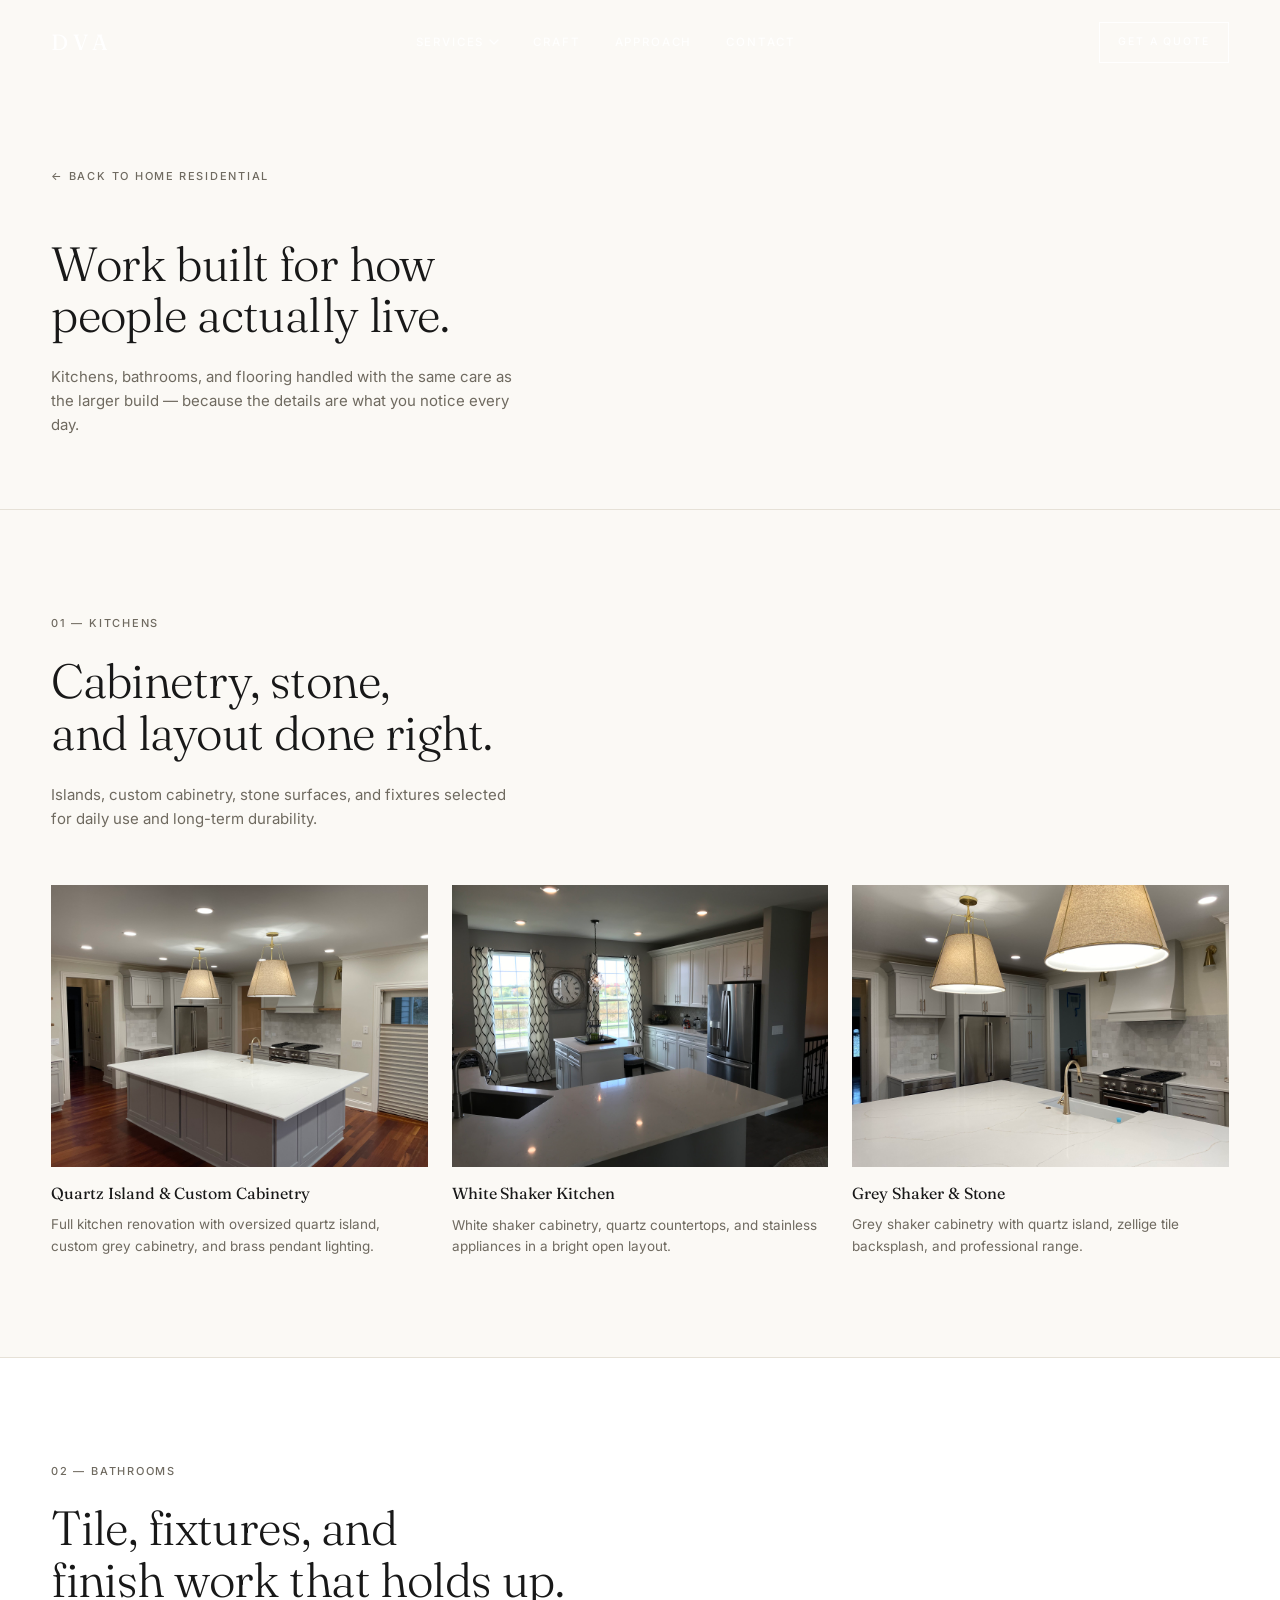
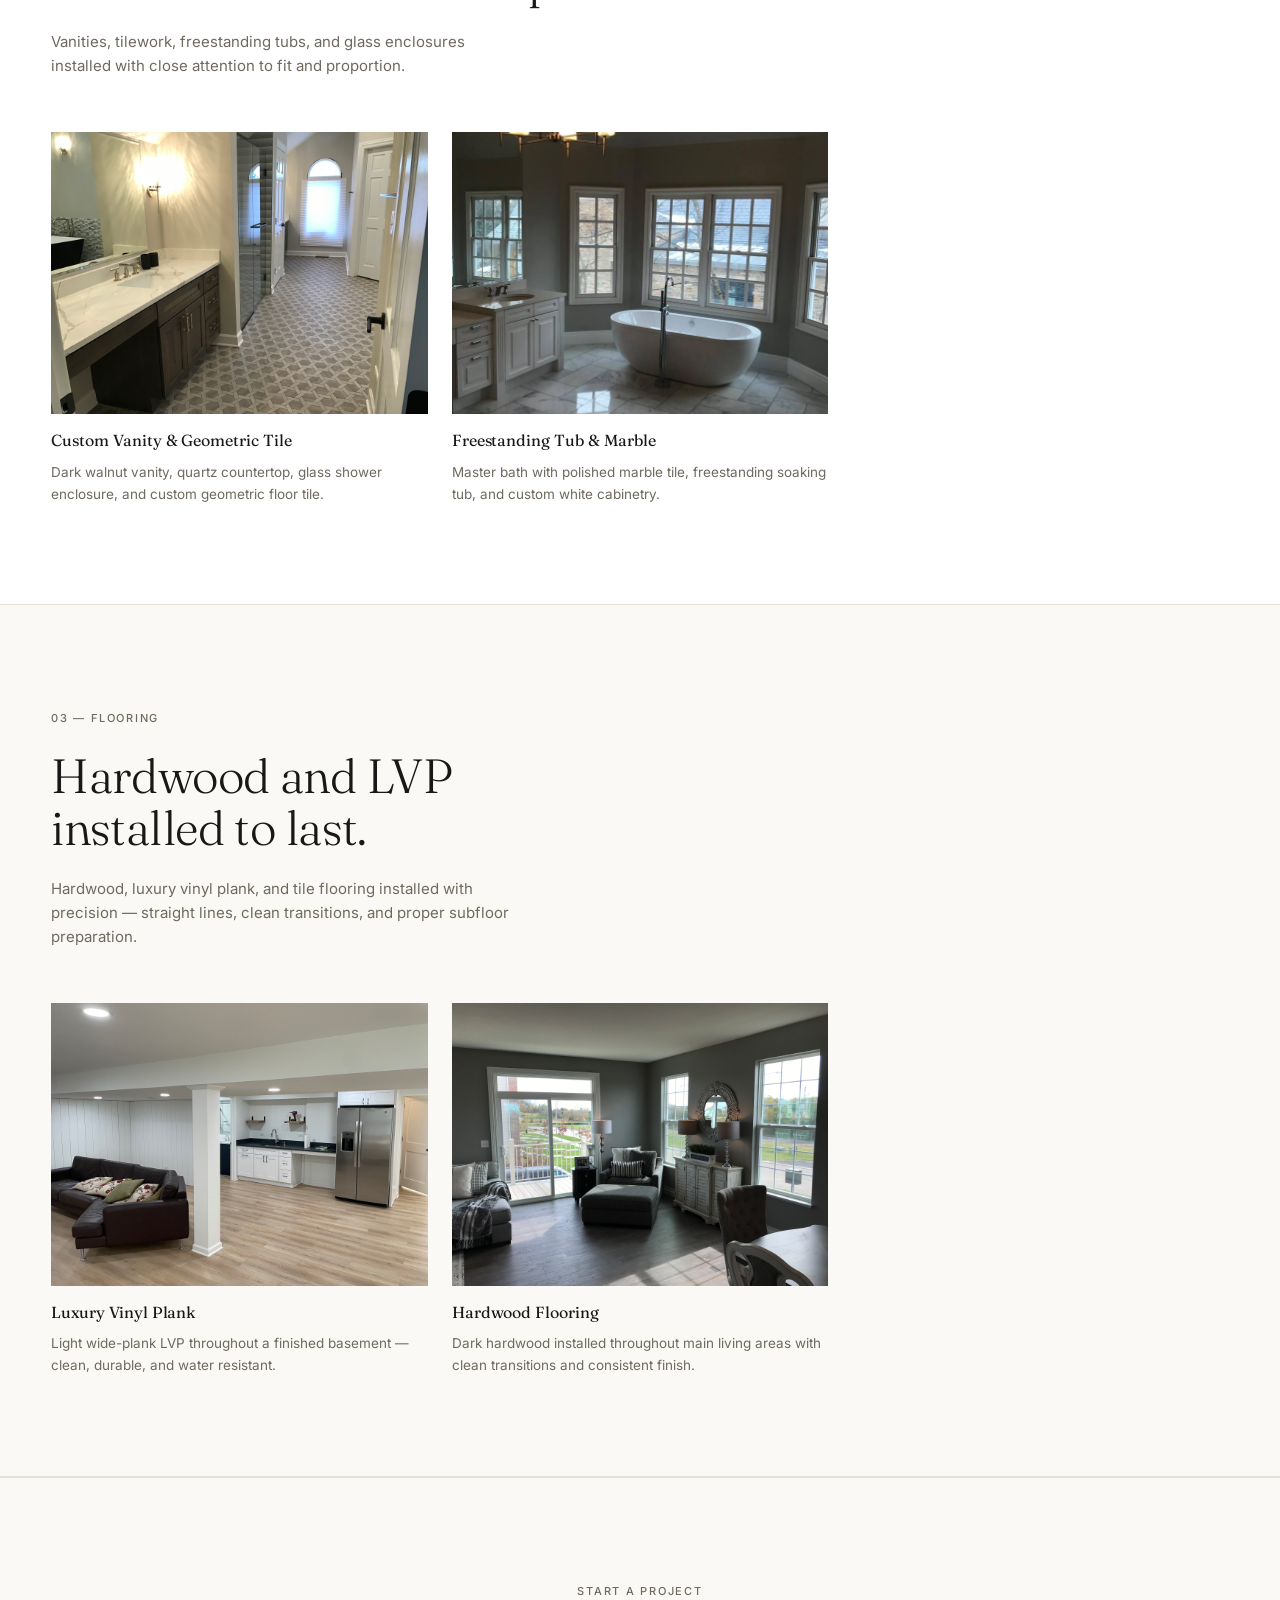
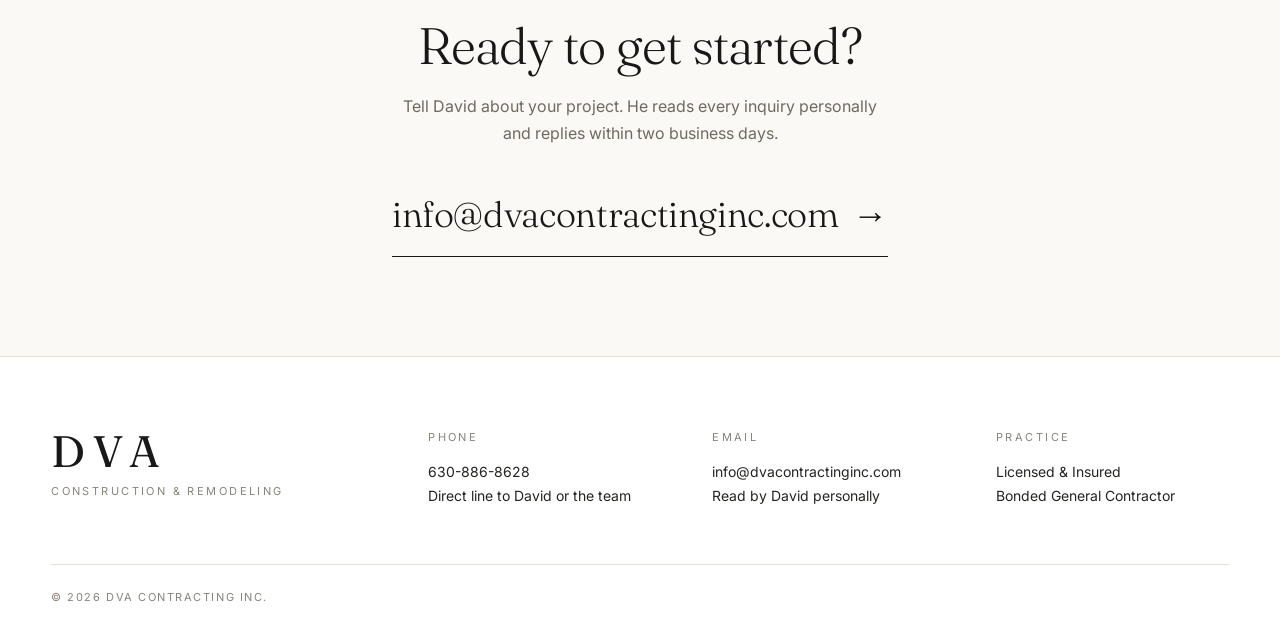
==== residential.html @ 3f97055c "Add residential page, simple services dropdown, new project photos" ====
<!DOCTYPE html>
<html lang="en">
<head>
<meta charset="UTF-8" />
<meta name="viewport" content="width=device-width, initial-scale=1.0" />
<meta name="description" content="DVA Contracting Inc residential services — kitchens, bathrooms, and flooring built with expert craftsmanship." />
<title>Residential Services | DVA Contracting Inc</title>
<link rel="canonical" href="https://www.dvacontractinginc.com/residential.html" />
<link rel="preconnect" href="https://fonts.googleapis.com" />
<link rel="preconnect" href="https://fonts.gstatic.com" crossorigin />
<link rel="stylesheet" href="https://fonts.googleapis.com/css2?family=Fraunces:opsz,wght@9..144,300;9..144,400&family=Inter:wght@400;500&display=swap" />
<link rel="stylesheet" href="styles.css" />
<style>
.page-hero {
  padding: clamp(140px, 18vh, 200px) 0 clamp(64px, 8vh, 96px);
  background: var(--c-bg-warm);
  border-bottom: 1px solid var(--c-rule);
}
.page-hero__inner {
  max-width: var(--max);
  margin: 0 auto;
  padding: 0 var(--gutter);
}
.page-hero__back {
  display: inline-flex;
  align-items: center;
  gap: 8px;
  font-size: 11px;
  font-weight: 500;
  letter-spacing: 0.16em;
  text-transform: uppercase;
  color: var(--c-mute);
  margin-bottom: 32px;
  transition: color .25s var(--ease);
}
.page-hero__back:hover { color: var(--c-ink); }
.res-section {
  padding: clamp(80px, 11vh, 128px) 0;
  border-bottom: 1px solid var(--c-rule);
}
.res-section:last-of-type { border-bottom: none; }
.res-section:nth-child(even) { background: var(--c-bg-warm); }
.res-section__inner {
  max-width: var(--max);
  margin: 0 auto;
  padding: 0 var(--gutter);
}
.res-section__head {
  margin-bottom: clamp(40px, 6vh, 64px);
  max-width: 640px;
}
.res-grid {
  display: grid;
  grid-template-columns: repeat(3, 1fr);
  gap: clamp(16px, 2vw, 24px);
}
.res-grid__item {
  display: flex;
  flex-direction: column;
  gap: 14px;
}
.res-grid__img {
  width: 100%;
  aspect-ratio: 4 / 3;
  object-fit: cover;
  display: block;
}
.res-grid__label {
  font-family: var(--ff-display);
  font-weight: 400;
  font-size: 16px;
  color: var(--c-ink);
  letter-spacing: -0.003em;
}
.res-grid__desc {
  font-size: 13.5px;
  color: var(--c-mute);
  line-height: 1.6;
  margin-top: -6px;
}
.res-cta {
  padding: clamp(80px, 11vh, 128px) 0;
  background: var(--c-bg-warm);
  border-top: 1px solid var(--c-rule);
  text-align: center;
}
.res-cta__inner {
  max-width: 600px;
  margin: 0 auto;
  padding: 0 var(--gutter);
}
.res-cta__title {
  font-family: var(--ff-display);
  font-weight: 300;
  font-size: clamp(32px, 4vw, 52px);
  line-height: 1.08;
  letter-spacing: -0.015em;
  color: var(--c-ink);
  margin-top: 16px;
}
.res-cta__body {
  margin-top: 20px;
  color: var(--c-mute);
  font-size: 16px;
  line-height: 1.65;
}
.res-cta__link {
  display: inline-flex;
  align-items: center;
  gap: 14px;
  margin-top: 40px;
  font-family: var(--ff-display);
  font-weight: 300;
  font-size: clamp(22px, 2.8vw, 36px);
  letter-spacing: -0.01em;
  color: var(--c-ink);
  padding-bottom: 12px;
  border-bottom: 1px solid var(--c-ink);
  transition: color .25s var(--ease), border-color .25s var(--ease);
}
.res-cta__link:hover { color: var(--c-mute); border-color: var(--c-mute); }
@media (max-width: 960px) {
  .res-grid { grid-template-columns: 1fr 1fr; }
}
@media (max-width: 520px) {
  .res-grid { grid-template-columns: 1fr; }
}
</style>
</head>
<body>

<header class="nav" id="nav">
  <div class="nav__inner">
    <a href="index.html" class="nav__brand" aria-label="DVA — Home">DVA</a>
    <nav class="nav__links" aria-label="Primary">
      <div class="nav__item nav__item--has-mega" id="servicesNav">
        <a href="#" class="nav__mega-trigger" aria-haspopup="true" aria-expanded="false" id="servicesTrigger">
          Services
          <svg class="nav__chevron" width="10" height="6" viewBox="0 0 10 6" fill="none" aria-hidden="true"><path d="M1 1l4 4 4-4" stroke="currentColor" stroke-width="1.2" stroke-linecap="round" stroke-linejoin="round"/></svg>
        </a>
        <div class="nav__dropdown" id="servicesDropdown" hidden>
          <a href="residential.html">Residential</a>
          <a href="commercial.html">Commercial</a>
        </div>
      </div>
      <a href="index.html#craft">Craft</a>
      <a href="index.html#approach">Approach</a>
      <a href="index.html#contact">Contact</a>
    </nav>
    <a href="index.html#contact" class="nav__cta">Get a Quote</a>
    <button class="nav__toggle" id="navToggle" aria-label="Menu" aria-expanded="false">
      <span></span><span></span>
    </button>
  </div>
</header>

<main>

  <div class="page-hero">
    <div class="page-hero__inner">
      <a href="index.html" class="page-hero__back">&#8592; Back to Home</a>
      <span class="eyebrow">Residential</span>
      <h1 class="section-title">Work built for how<br />people actually live.</h1>
      <p class="lede">Kitchens, bathrooms, and flooring handled with the same care as the larger build — because the details are what you notice every day.</p>
    </div>
  </div>

  <!-- KITCHENS -->
  <section class="res-section" id="kitchens">
    <div class="res-section__inner">
      <div class="res-section__head">
        <span class="eyebrow">01 &#8212; Kitchens</span>
        <h2 class="section-title">Cabinetry, stone,<br />and layout done right.</h2>
        <p class="lede">Islands, custom cabinetry, stone surfaces, and fixtures selected for daily use and long-term durability.</p>
      </div>
      <div class="res-grid">
        <div class="res-grid__item">
          <img class="res-grid__img" src="images/kitchen.jpeg" alt="Kitchen remodel with quartz island and brass pendants" />
          <p class="res-grid__label">Quartz Island &amp; Custom Cabinetry</p>
          <p class="res-grid__desc">Full kitchen renovation with oversized quartz island, custom grey cabinetry, and brass pendant lighting.</p>
        </div>
        <div class="res-grid__item">
          <img class="res-grid__img" src="images/res_kitchen.jpg" alt="Kitchen remodel with white cabinetry and quartz counters" />
          <p class="res-grid__label">White Shaker Kitchen</p>
          <p class="res-grid__desc">White shaker cabinetry, quartz countertops, and stainless appliances in a bright open layout.</p>
        </div>
        <div class="res-grid__item">
          <img class="res-grid__img" src="images/res_kitchen_2.jpg" alt="Kitchen with grey cabinetry and quartz island" />
          <p class="res-grid__label">Grey Shaker &amp; Stone</p>
          <p class="res-grid__desc">Grey shaker cabinetry with quartz island, zellige tile backsplash, and professional range.</p>
        </div>
      </div>
    </div>
  </section>

  <!-- BATHROOMS -->
  <section class="res-section" id="bathrooms">
    <div class="res-section__inner">
      <div class="res-section__head">
        <span class="eyebrow">02 &#8212; Bathrooms</span>
        <h2 class="section-title">Tile, fixtures, and<br />finish work that holds up.</h2>
        <p class="lede">Vanities, tilework, freestanding tubs, and glass enclosures installed with close attention to fit and proportion.</p>
      </div>
      <div class="res-grid">
        <div class="res-grid__item">
          <img class="res-grid__img" src="images/bathroom.jpeg" alt="Bathroom with custom vanity and geometric tile floor" />
          <p class="res-grid__label">Custom Vanity &amp; Geometric Tile</p>
          <p class="res-grid__desc">Dark walnut vanity, quartz countertop, glass shower enclosure, and custom geometric floor tile.</p>
        </div>
        <div class="res-grid__item">
          <img class="res-grid__img" src="images/res_bathroom.jpg" alt="Master bathroom with freestanding tub and marble tile" />
          <p class="res-grid__label">Freestanding Tub &amp; Marble</p>
          <p class="res-grid__desc">Master bath with polished marble tile, freestanding soaking tub, and custom white cabinetry.</p>
        </div>
      </div>
    </div>
  </section>

  <!-- FLOORING -->
  <section class="res-section" id="flooring">
    <div class="res-section__inner">
      <div class="res-section__head">
        <span class="eyebrow">03 &#8212; Flooring</span>
        <h2 class="section-title">Hardwood and LVP<br />installed to last.</h2>
        <p class="lede">Hardwood, luxury vinyl plank, and tile flooring installed with precision — straight lines, clean transitions, and proper subfloor preparation.</p>
      </div>
      <div class="res-grid">
        <div class="res-grid__item">
          <img class="res-grid__img" src="images/flooring_2.jpg" alt="Light luxury vinyl plank flooring in finished basement" />
          <p class="res-grid__label">Luxury Vinyl Plank</p>
          <p class="res-grid__desc">Light wide-plank LVP throughout a finished basement — clean, durable, and water resistant.</p>
        </div>
        <div class="res-grid__item">
          <img class="res-grid__img" src="images/flooring_3.jpg" alt="Dark hardwood flooring in residential living room" />
          <p class="res-grid__label">Hardwood Flooring</p>
          <p class="res-grid__desc">Dark hardwood installed throughout main living areas with clean transitions and consistent finish.</p>
        </div>
      </div>
    </div>
  </section>

  <!-- CTA -->
  <section class="res-cta">
    <div class="res-cta__inner">
      <span class="eyebrow">Start a Project</span>
      <h2 class="res-cta__title">Ready to get started?</h2>
      <p class="res-cta__body">Tell David about your project. He reads every inquiry personally and replies within two business days.</p>
      <a href="mailto:info@dvacontractinginc.com" class="res-cta__link">
        info@dvacontractinginc.com <span aria-hidden="true">&#8594;</span>
      </a>
    </div>
  </section>

</main>

<footer class="footer">
  <div class="footer__inner">
    <div class="footer__cols">
      <div class="footer__brandcol">
        <span class="footer__mark">DVA</span>
        <span class="footer__label-tag">Construction &amp; Remodeling</span>
      </div>
      <div>
        <span class="footer__label">Phone</span>
        <p><a href="tel:+16308868628">630-886-8628</a><br />Direct line to David or the team</p>
      </div>
      <div>
        <span class="footer__label">Email</span>
        <p><a href="mailto:info@dvacontractinginc.com">info@dvacontractinginc.com</a><br />Read by David personally</p>
      </div>
      <div>
        <span class="footer__label">Practice</span>
        <p>Licensed &amp; Insured<br />Bonded General Contractor</p>
      </div>
    </div>
    <div class="footer__base">
      <span>&#169; <span id="year"></span> DVA Contracting Inc.</span>
    </div>
  </div>
</footer>

<script src="script.js"></script>
</body>
</html>
---- styles.css ----
/* ─────────────────────────────────────────────────────────
   DVA — Construction & Remodeling
   Architectural restraint. Black, white, and warm neutral.
   No theatrical italics. No accent-color emphasis. No card grids.
   ───────────────────────────────────────────────────────── */

:root {
  --c-bg:        #FFFFFF;
  --c-bg-warm:   #FBF9F5;   /* whisper-off-white for section variation */
  --c-ink:       #181818;   /* near-black headlines */
  --c-ink-soft:  #262421;   /* body */
  --c-mute:      #6F6A60;   /* secondary copy */
  --c-mute-2:    #8A847A;   /* labels */
  --c-rule:      #E6E1D7;   /* hairlines (warm) */
  --c-rule-2:    #D6D0C2;

  --ff-display:  "Fraunces", "Times New Roman", serif;
  --ff-body:     "Inter", -apple-system, BlinkMacSystemFont, "Segoe UI", Helvetica, Arial, sans-serif;

  --max:         1320px;
  --gutter:      clamp(24px, 4vw, 64px);

  --ease:        cubic-bezier(.2, .7, .2, 1);
  --ease-out:    cubic-bezier(.16, 1, .3, 1);
}

/* ───── Reset / Base ───── */
*, *::before, *::after { box-sizing: border-box; }
html { scroll-behavior: smooth; -webkit-text-size-adjust: 100%; }
body {
  margin: 0;
  background: var(--c-bg);
  color: var(--c-ink-soft);
  font-family: var(--ff-body);
  font-weight: 400;
  font-size: 16px;
  line-height: 1.6;
  -webkit-font-smoothing: antialiased;
  -moz-osx-font-smoothing: grayscale;
  text-rendering: optimizeLegibility;
  overflow-x: hidden;
}
img { max-width: 100%; display: block; }
a { color: inherit; text-decoration: none; }
button { font: inherit; cursor: pointer; }
h1, h2, h3, p, ul, ol, dl, dd, figure { margin: 0; }
ul, ol { padding: 0; list-style: none; }

::selection { background: var(--c-ink); color: var(--c-bg); }

/* ───── Section eyebrow + titles ───── */
.eyebrow {
  display: inline-block;
  font-family: var(--ff-body);
  font-size: 11px;
  font-weight: 500;
  letter-spacing: 0.16em;
  text-transform: uppercase;
  color: var(--c-mute);
}

.section-title {
  font-family: var(--ff-display);
  font-weight: 300;
  font-size: clamp(30px, 4vw, 48px);
  line-height: 1.08;
  letter-spacing: -0.012em;
  color: var(--c-ink);
  margin-top: 20px;
}

.lede {
  margin-top: 24px;
  font-size: clamp(15px, 1.1vw, 17px);
  line-height: 1.6;
  color: var(--c-mute);
  max-width: 52ch;
}

/* ───── Button + arrow link ───── */
.btn {
  display: inline-flex;
  align-items: center;
  gap: 10px;
  padding: 14px 24px;
  font-size: 11.5px;
  font-weight: 500;
  letter-spacing: 0.16em;
  text-transform: uppercase;
  border-radius: 0;
  border: 1px solid #fff;
  background: #fff;
  color: var(--c-ink);
  transition: background .3s var(--ease), color .3s var(--ease), border-color .3s var(--ease);
}
.btn:hover {
  background: transparent;
  color: #fff;
  border-color: #fff;
}

.link-arrow {
  display: inline-flex;
  align-items: center;
  gap: 8px;
  font-size: 11.5px;
  font-weight: 500;
  letter-spacing: 0.16em;
  text-transform: uppercase;
  padding: 14px 4px;
  position: relative;
  color: var(--c-ink);
}
.link-arrow::after {
  content: "";
  position: absolute;
  left: 4px; right: 4px; bottom: 8px;
  height: 1px;
  background: currentColor;
  transform: scaleX(0);
  transform-origin: left center;
  transition: transform .4s var(--ease);
}
.link-arrow:hover::after { transform: scaleX(1); }
.link-arrow span { transition: transform .35s var(--ease); display: inline-block; }
.link-arrow:hover span { transform: translateX(3px); }
.link-arrow--light { color: #fff; }

/* ─────────────────────────────────────────────────────────
   NAV
   ───────────────────────────────────────────────────────── */
.nav {
  position: fixed;
  inset: 0 0 auto 0;
  z-index: 50;
  padding: 22px 0;
  color: #fff;
  transition: background .35s var(--ease), color .35s var(--ease),
              padding .35s var(--ease), border-color .35s var(--ease);
  border-bottom: 1px solid transparent;
}
.nav.is-scrolled {
  background: rgba(255,255,255,0.95);
  color: var(--c-ink);
  backdrop-filter: saturate(160%) blur(14px);
  -webkit-backdrop-filter: saturate(160%) blur(14px);
  padding: 14px 0;
  border-bottom-color: var(--c-rule);
}

.nav__inner {
  max-width: var(--max);
  margin: 0 auto;
  padding: 0 var(--gutter);
  display: grid;
  grid-template-columns: auto 1fr auto;
  align-items: center;
  gap: 32px;
}

.nav__brand {
  font-family: var(--ff-display);
  font-weight: 400;
  font-size: 22px;
  letter-spacing: 0.22em;
  line-height: 1;
}

.nav__links {
  justify-self: center;
  display: flex;
  gap: 34px;
}
.nav__links a {
  font-size: 11.5px;
  letter-spacing: 0.16em;
  text-transform: uppercase;
  font-weight: 500;
  position: relative;
  padding: 6px 0;
  opacity: 0.9;
  transition: opacity .25s var(--ease);
}
.nav__links a::after {
  content: "";
  position: absolute;
  left: 0; right: 0; bottom: 0;
  height: 1px;
  background: currentColor;
  transform: scaleX(0);
  transform-origin: left center;
  transition: transform .35s var(--ease);
}
.nav__links a:hover { opacity: 1; }
.nav__links a:hover::after { transform: scaleX(1); }

.nav__cta {
  display: inline-flex;
  align-items: center;
  padding: 11px 18px;
  font-size: 10.5px;
  font-weight: 500;
  letter-spacing: 0.18em;
  text-transform: uppercase;
  border: 1px solid currentColor;
  border-radius: 0;
  transition: background .25s var(--ease), color .25s var(--ease);
}
.nav__cta:hover { background: currentColor; }
.nav.is-scrolled .nav__cta:hover { color: #fff; }
.nav:not(.is-scrolled) .nav__cta:hover { color: var(--c-ink); }

.nav__toggle {
  display: none;
  background: transparent;
  border: 0;
  width: 28px;
  height: 22px;
  position: relative;
  padding: 0;
}
.nav__toggle span {
  position: absolute;
  left: 0; right: 0;
  height: 1px;
  background: currentColor;
  transition: transform .35s var(--ease), top .35s var(--ease);
}
.nav__toggle span:nth-child(1) { top: 7px; }
.nav__toggle span:nth-child(2) { top: 15px; }
.nav.is-open .nav__toggle span:nth-child(1) { top: 11px; transform: rotate(45deg); }
.nav.is-open .nav__toggle span:nth-child(2) { top: 11px; transform: rotate(-45deg); }

/* ─────────────────────────────────────────────────────────
   HERO
   ───────────────────────────────────────────────────────── */
.hero {
  position: relative;
  min-height: 100svh;
  display: flex;
  align-items: flex-end;
  color: #fff;
  isolation: isolate;
  overflow: hidden;
}
.hero__media { position: absolute; inset: 0; z-index: -1; }
.hero__media img {
  width: 100%;
  height: 100%;
  object-fit: cover;
  object-position: center 55%;
  transform: scale(1.03);
  animation: heroIn 1.6s var(--ease-out) .15s forwards;
  will-change: transform;
}
@keyframes heroIn { to { transform: scale(1); } }

.hero__scrim {
  position: absolute;
  inset: 0;
  background:
    linear-gradient(180deg, rgba(0,0,0,0.50) 0%, rgba(0,0,0,0.10) 30%, rgba(0,0,0,0.0) 50%, rgba(0,0,0,0.55) 100%),
    linear-gradient(90deg, rgba(0,0,0,0.42) 0%, rgba(0,0,0,0.08) 50%, rgba(0,0,0,0) 75%);
}

.hero__content {
  max-width: var(--max);
  width: 100%;
  margin: 0 auto;
  padding: 0 var(--gutter) clamp(64px, 8vh, 104px);
  position: relative;
  z-index: 1;
}

.hero__eyebrow {
  display: inline-block;
  font-size: 11px;
  font-weight: 500;
  letter-spacing: 0.22em;
  text-transform: uppercase;
  color: rgba(255,255,255,0.85);
  animation: fadeUp 1s var(--ease-out) .3s both;
}

.hero__title {
  font-family: var(--ff-display);
  font-weight: 300;
  font-size: clamp(40px, 6vw, 76px);
  line-height: 1.04;
  letter-spacing: -0.018em;
  margin-top: 20px;
  max-width: 28ch;
  animation: fadeUp 1.1s var(--ease-out) .45s both;
}

.hero__body {
  margin-top: 26px;
  max-width: 46ch;
  font-size: clamp(15px, 1.05vw, 17px);
  line-height: 1.6;
  color: rgba(255,255,255,0.86);
  animation: fadeUp 1.1s var(--ease-out) .65s both;
}

.hero__ctas {
  margin-top: 38px;
  display: flex;
  align-items: center;
  gap: 8px;
  flex-wrap: wrap;
  animation: fadeUp 1.1s var(--ease-out) .85s both;
}

/* ─────────────────────────────────────────────────────────
   STUDIO (intro)
   ───────────────────────────────────────────────────────── */
.studio {
  padding: clamp(96px, 13vh, 160px) 0 clamp(80px, 11vh, 132px);
  background: var(--c-bg);
}
.studio__inner {
  max-width: 920px;
  margin: 0 auto;
  padding: 0 var(--gutter);
}
.studio__body {
  font-family: var(--ff-display);
  font-weight: 300;
  font-size: clamp(20px, 2.1vw, 28px);
  line-height: 1.4;
  letter-spacing: -0.005em;
  color: var(--c-ink);
  margin-top: 28px;
  max-width: 36ch;
}

/* ─────────────────────────────────────────────────────────
   SERVICES
   ───────────────────────────────────────────────────────── */
.services {
  padding: clamp(96px, 12vh, 144px) 0 clamp(96px, 12vh, 144px);
  background: var(--c-bg-warm);
  border-top: 1px solid var(--c-rule);
  border-bottom: 1px solid var(--c-rule);
}

.services__head {
  max-width: var(--max);
  margin: 0 auto clamp(56px, 8vh, 88px);
  padding: 0 var(--gutter);
  max-width: 760px;
}

.services__media {
  max-width: var(--max);
  margin: 0 auto clamp(56px, 8vh, 88px);
  padding: 0 var(--gutter);
}
.services__media img {
  width: 100%;
  aspect-ratio: 16 / 9;
  object-fit: cover;
}

.services__list {
  max-width: var(--max);
  margin: 0 auto;
  padding: 0 var(--gutter);
  display: grid;
  grid-template-columns: 1fr 1fr;
  column-gap: clamp(40px, 6vw, 80px);
  row-gap: 0;
}
.services__list li {
  padding: 32px 0 36px;
  border-top: 1px solid var(--c-rule-2);
}
.services__list h3 {
  font-family: var(--ff-display);
  font-weight: 400;
  font-size: clamp(20px, 1.7vw, 24px);
  line-height: 1.2;
  letter-spacing: -0.005em;
  color: var(--c-ink);
  margin: 0 0 10px;
}
.services__list p {
  color: var(--c-mute);
  font-size: 14.5px;
  line-height: 1.6;
  max-width: 46ch;
}

/* ─────────────────────────────────────────────────────────
   CRAFT — asymmetric split, image flush to edge
   ───────────────────────────────────────────────────────── */
.craft {
  background: var(--c-bg);
  display: grid;
  grid-template-columns: 1fr 1fr;
  align-items: stretch;
  min-height: 80vh;
}

.craft__media {
  position: relative;
  overflow: hidden;
}
.craft__media img {
  width: 100%;
  height: 100%;
  object-fit: cover;
  display: block;
}

.craft__copy {
  padding: clamp(72px, 11vh, 132px) clamp(40px, 6vw, 96px);
  display: flex;
  flex-direction: column;
  justify-content: center;
  max-width: 640px;
}

.craft__list {
  margin-top: 48px;
  display: grid;
  gap: 0;
}
.craft__list > div {
  padding: 22px 0;
  border-top: 1px solid var(--c-rule);
}
.craft__list > div:last-child {
  border-bottom: 1px solid var(--c-rule);
}
.craft__list dt {
  font-family: var(--ff-display);
  font-weight: 400;
  font-size: 17px;
  color: var(--c-ink);
  letter-spacing: -0.003em;
  margin-bottom: 6px;
}
.craft__list dd {
  color: var(--c-mute);
  font-size: 14.5px;
  line-height: 1.6;
  max-width: 50ch;
}

/* ─────────────────────────────────────────────────────────
   CTA — typographic close
   ───────────────────────────────────────────────────────── */
.cta {
  padding: clamp(96px, 14vh, 160px) 0 clamp(120px, 16vh, 180px);
  background: var(--c-bg-warm);
  border-top: 1px solid var(--c-rule);
}
.cta__inner {
  max-width: 820px;
  margin: 0 auto;
  padding: 0 var(--gutter);
}
.cta__title {
  font-family: var(--ff-display);
  font-weight: 300;
  font-size: clamp(36px, 5.2vw, 64px);
  line-height: 1.02;
  letter-spacing: -0.018em;
  color: var(--c-ink);
  margin-top: 20px;
  max-width: 14ch;
}
.cta__body {
  margin-top: 26px;
  color: var(--c-mute);
  max-width: 52ch;
  font-size: 16px;
  line-height: 1.65;
}

.cta__mail {
  display: inline-flex;
  align-items: baseline;
  gap: 18px;
  margin-top: 56px;
  font-family: var(--ff-display);
  font-weight: 300;
  font-size: clamp(28px, 3.6vw, 44px);
  letter-spacing: -0.012em;
  color: var(--c-ink);
  padding-bottom: 14px;
  border-bottom: 1px solid var(--c-ink);
  transition: color .25s var(--ease), border-color .25s var(--ease);
}
.cta__arrow {
  display: inline-block;
  transition: transform .35s var(--ease);
  font-size: 0.6em;
}
.cta__mail:hover .cta__arrow { transform: translateX(8px); }
.cta__mail:hover { color: var(--c-mute); border-color: var(--c-mute); }

.cta__secondary {
  display: inline-flex;
  margin-top: 28px;
  padding-left: 0;
}

/* ─────────────────────────────────────────────────────────
   FOOTER
   ───────────────────────────────────────────────────────── */
.footer {
  background: var(--c-bg);
  color: var(--c-ink-soft);
  border-top: 1px solid var(--c-rule);
}
.footer__inner {
  max-width: var(--max);
  margin: 0 auto;
  padding: 72px var(--gutter) 28px;
}

.footer__cols {
  display: grid;
  grid-template-columns: 1.4fr 1fr 1fr 1fr;
  gap: clamp(28px, 4vw, 64px);
  padding-bottom: 56px;
  border-bottom: 1px solid var(--c-rule);
}

.footer__brandcol {
  display: flex;
  flex-direction: column;
  gap: 10px;
}
.footer__mark {
  font-family: var(--ff-display);
  font-weight: 400;
  font-size: 44px;
  letter-spacing: 0.18em;
  line-height: 1;
  color: var(--c-ink);
}
.footer__label-tag {
  font-size: 11px;
  letter-spacing: 0.22em;
  text-transform: uppercase;
  color: var(--c-mute-2);
}

.footer__label {
  display: block;
  font-size: 11px;
  letter-spacing: 0.22em;
  text-transform: uppercase;
  color: var(--c-mute-2);
  margin-bottom: 14px;
}
.footer__cols p {
  font-size: 14px;
  line-height: 1.7;
  color: var(--c-ink-soft);
}
.footer__cols a {
  position: relative;
  transition: color .25s var(--ease);
}
.footer__cols a:hover { color: var(--c-ink); }

.footer__base {
  padding-top: 24px;
  display: flex;
  justify-content: flex-start;
  font-size: 11px;
  letter-spacing: 0.14em;
  text-transform: uppercase;
  color: var(--c-mute-2);
}

/* ─────────────────────────────────────────────────────────
   REVEAL (JS-gated so the page stays visible without JS)
   ───────────────────────────────────────────────────────── */
.js [data-reveal] {
  opacity: 0;
  transform: translateY(22px);
  transition: opacity .9s var(--ease-out), transform .9s var(--ease-out);
  will-change: opacity, transform;
}
.js [data-reveal].is-in {
  opacity: 1;
  transform: none;
}

@keyframes fadeUp {
  from { opacity: 0; transform: translateY(16px); }
  to   { opacity: 1; transform: none; }
}

/* ─────────────────────────────────────────────────────────
   RESPONSIVE
   ───────────────────────────────────────────────────────── */
@media (max-width: 960px) {
  .nav__links { display: none; }
  .nav__cta { display: none; }
  .nav__toggle { display: block; justify-self: end; }
  .nav__inner { grid-template-columns: auto 1fr; }

  .nav.is-open {
    background: rgba(255,255,255,0.98);
    color: var(--c-ink);
    backdrop-filter: blur(14px);
    -webkit-backdrop-filter: blur(14px);
  }
  .nav.is-open .nav__links {
    display: flex;
    position: absolute;
    top: 100%;
    left: 0; right: 0;
    flex-direction: column;
    gap: 0;
    padding: 16px var(--gutter) 28px;
    background: rgba(255,255,255,0.98);
    border-top: 1px solid var(--c-rule);
  }
  .nav.is-open .nav__links a {
    padding: 14px 0;
    border-bottom: 1px solid var(--c-rule);
    font-size: 13px;
  }

  .services__list { grid-template-columns: 1fr; column-gap: 0; }

  .craft {
    grid-template-columns: 1fr;
    min-height: 0;
  }
  .craft__media { order: -1; }
  .craft__media img { aspect-ratio: 4 / 5; height: auto; }
  .craft__copy { padding: clamp(64px, 9vh, 96px) var(--gutter); max-width: none; }

  .footer__cols {
    grid-template-columns: 1fr 1fr;
    row-gap: 40px;
  }
  .footer__brandcol { grid-column: 1 / -1; }
}

@media (max-width: 520px) {
  .hero__title { max-width: none; }
  .hero__ctas { gap: 4px; }
  .btn { padding: 13px 22px; }
  .footer__cols { grid-template-columns: 1fr; }
  .footer__mark { font-size: 36px; }
}

/* ───── Reduced Motion ───── */
@media (prefers-reduced-motion: reduce) {
  * { animation-duration: 0.001ms !important; animation-iteration-count: 1 !important; transition-duration: 0.001ms !important; scroll-behavior: auto !important; }
  .js [data-reveal] { opacity: 1; transform: none; }
}

/* ─────────────────────────────────────────────────────────
   MEGA MENU
   ───────────────────────────────────────────────────────── */

.nav__item {
  position: static;
}
.nav__item--has-mega {
  display: flex;
  align-items: center;
}
.nav__mega-trigger {
  display: inline-flex;
  align-items: center;
  gap: 5px;
  font-size: 11.5px;
  letter-spacing: 0.16em;
  text-transform: uppercase;
  font-weight: 500;
  position: relative;
  padding: 6px 0;
  opacity: 0.9;
  transition: opacity .25s var(--ease);
  cursor: pointer;
}
.nav__mega-trigger::after {
  content: "";
  position: absolute;
  left: 0; right: 18px; bottom: 0;
  height: 1px;
  background: currentColor;
  transform: scaleX(0);
  transform-origin: left center;
  transition: transform .35s var(--ease);
}
.nav__mega-trigger:hover { opacity: 1; }
.nav__mega-trigger:hover::after,
.nav__item--has-mega.is-open .nav__mega-trigger::after { transform: scaleX(1); }

.nav__chevron {
  transition: transform .3s var(--ease);
  flex-shrink: 0;
}
.nav__item--has-mega.is-open .nav__chevron {
  transform: rotate(180deg);
}

.mega {
  position: fixed;
  top: 0;
  left: 0;
  right: 0;
  background: #fff;
  border-bottom: 1px solid var(--c-rule);
  box-shadow: 0 24px 64px rgba(0,0,0,0.09);
  z-index: 49;
  padding-top: 80px;
  opacity: 0;
  transform: translateY(-8px);
  transition: opacity .3s var(--ease-out), transform .3s var(--ease-out);
  pointer-events: none;
}
.mega:not([hidden]) {
  opacity: 1;
  transform: translateY(0);
  pointer-events: auto;
}
.mega[hidden] {
  display: block;
}
.mega__inner {
  max-width: var(--max);
  margin: 0 auto;
  padding: 48px var(--gutter) 52px;
  display: grid;
  grid-template-columns: 220px 1fr 1fr;
  gap: clamp(32px, 5vw, 72px);
}
.mega__intro {
  display: flex;
  flex-direction: column;
  gap: 16px;
  padding-right: 24px;
  border-right: 1px solid var(--c-rule);
}
.mega__tagline {
  font-family: var(--ff-display);
  font-weight: 300;
  font-size: 18px;
  line-height: 1.4;
  letter-spacing: -0.005em;
  color: var(--c-ink);
  margin-top: 8px;
}
.mega__all {
  display: inline-flex;
  align-items: center;
  gap: 8px;
  font-size: 11px;
  font-weight: 500;
  letter-spacing: 0.16em;
  text-transform: uppercase;
  color: var(--c-mute);
  margin-top: auto;
  padding-top: 24px;
  border-top: 1px solid var(--c-rule);
  transition: color .25s var(--ease);
}
.mega__all:hover { color: var(--c-ink); }
.mega__col-label {
  display: block;
  font-size: 11px;
  font-weight: 500;
  letter-spacing: 0.2em;
  text-transform: uppercase;
  color: var(--c-mute-2);
  padding-bottom: 16px;
  border-bottom: 1px solid var(--c-rule);
  margin-bottom: 4px;
}
.mega__list {
  display: flex;
  flex-direction: column;
  gap: 0;
}
.mega__item {
  display: grid;
  grid-template-columns: 56px 1fr;
  gap: 14px;
  align-items: center;
  padding: 14px 0;
  border-bottom: 1px solid var(--c-rule);
  transition: background .2s var(--ease);
  color: var(--c-ink-soft);
}
.mega__item:last-child { border-bottom: none; }
.mega__item-img {
  width: 56px;
  height: 44px;
  background-size: cover;
  background-position: center;
  flex-shrink: 0;
  transition: opacity .3s var(--ease);
}
.mega__item:hover .mega__item-img { opacity: 0.8; }
.mega__item-copy {
  display: flex;
  flex-direction: column;
  gap: 3px;
}
.mega__item-copy strong {
  font-family: var(--ff-display);
  font-weight: 400;
  font-size: 15px;
  letter-spacing: -0.003em;
  color: var(--c-ink);
  transition: color .2s var(--ease);
}
.mega__item-copy span {
  font-size: 12.5px;
  line-height: 1.5;
  color: var(--c-mute);
}

@media (max-width: 960px) {
  .mega {
    position: static;
    box-shadow: none;
    border-bottom: none;
    padding-top: 0;
    background: transparent;
    transform: none;
    opacity: 1;
    pointer-events: auto;
  }
  .mega[hidden] { display: none; }
  .mega__inner {
    grid-template-columns: 1fr;
    padding: 0 0 8px 0;
    gap: 0;
  }
  .mega__intro { display: none; }
  .mega__col-label {
    font-size: 10px;
    padding: 10px 0 8px;
    margin-top: 4px;
  }
  .mega__item {
    grid-template-columns: 40px 1fr;
    gap: 10px;
    padding: 10px 0;
  }
  .mega__item-img { width: 40px; height: 32px; }
  .mega__item-copy strong { font-size: 13.5px; }
  .mega__item-copy span { display: none; }
  .nav__item--has-mega {
    flex-direction: column;
    align-items: flex-start;
    width: 100%;
  }
  .nav__mega-trigger {
    width: 100%;
    justify-content: space-between;
    padding: 14px 0;
    border-bottom: 1px solid var(--c-rule);
    font-size: 13px;
  }
  .nav__mega-trigger::after { display: none; }

/* ── Simple Services Dropdown ── */
.nav__dropdown {
  position: absolute;
  top: 100%;
  left: 0;
  background: #fff;
  border: 1px solid var(--c-rule);
  box-shadow: 0 8px 32px rgba(0,0,0,0.08);
  min-width: 180px;
  z-index: 100;
  padding: 8px 0;
}
.nav__dropdown[hidden] { display: none; }
.nav__dropdown a {
  display: block;
  padding: 12px 20px;
  font-size: 11.5px;
  font-weight: 500;
  letter-spacing: 0.14em;
  text-transform: uppercase;
  color: var(--c-ink);
  transition: background .2s var(--ease);
}
.nav__dropdown a:hover { background: var(--c-bg-warm); }

.nav__item--has-mega {
  position: relative;
}
}
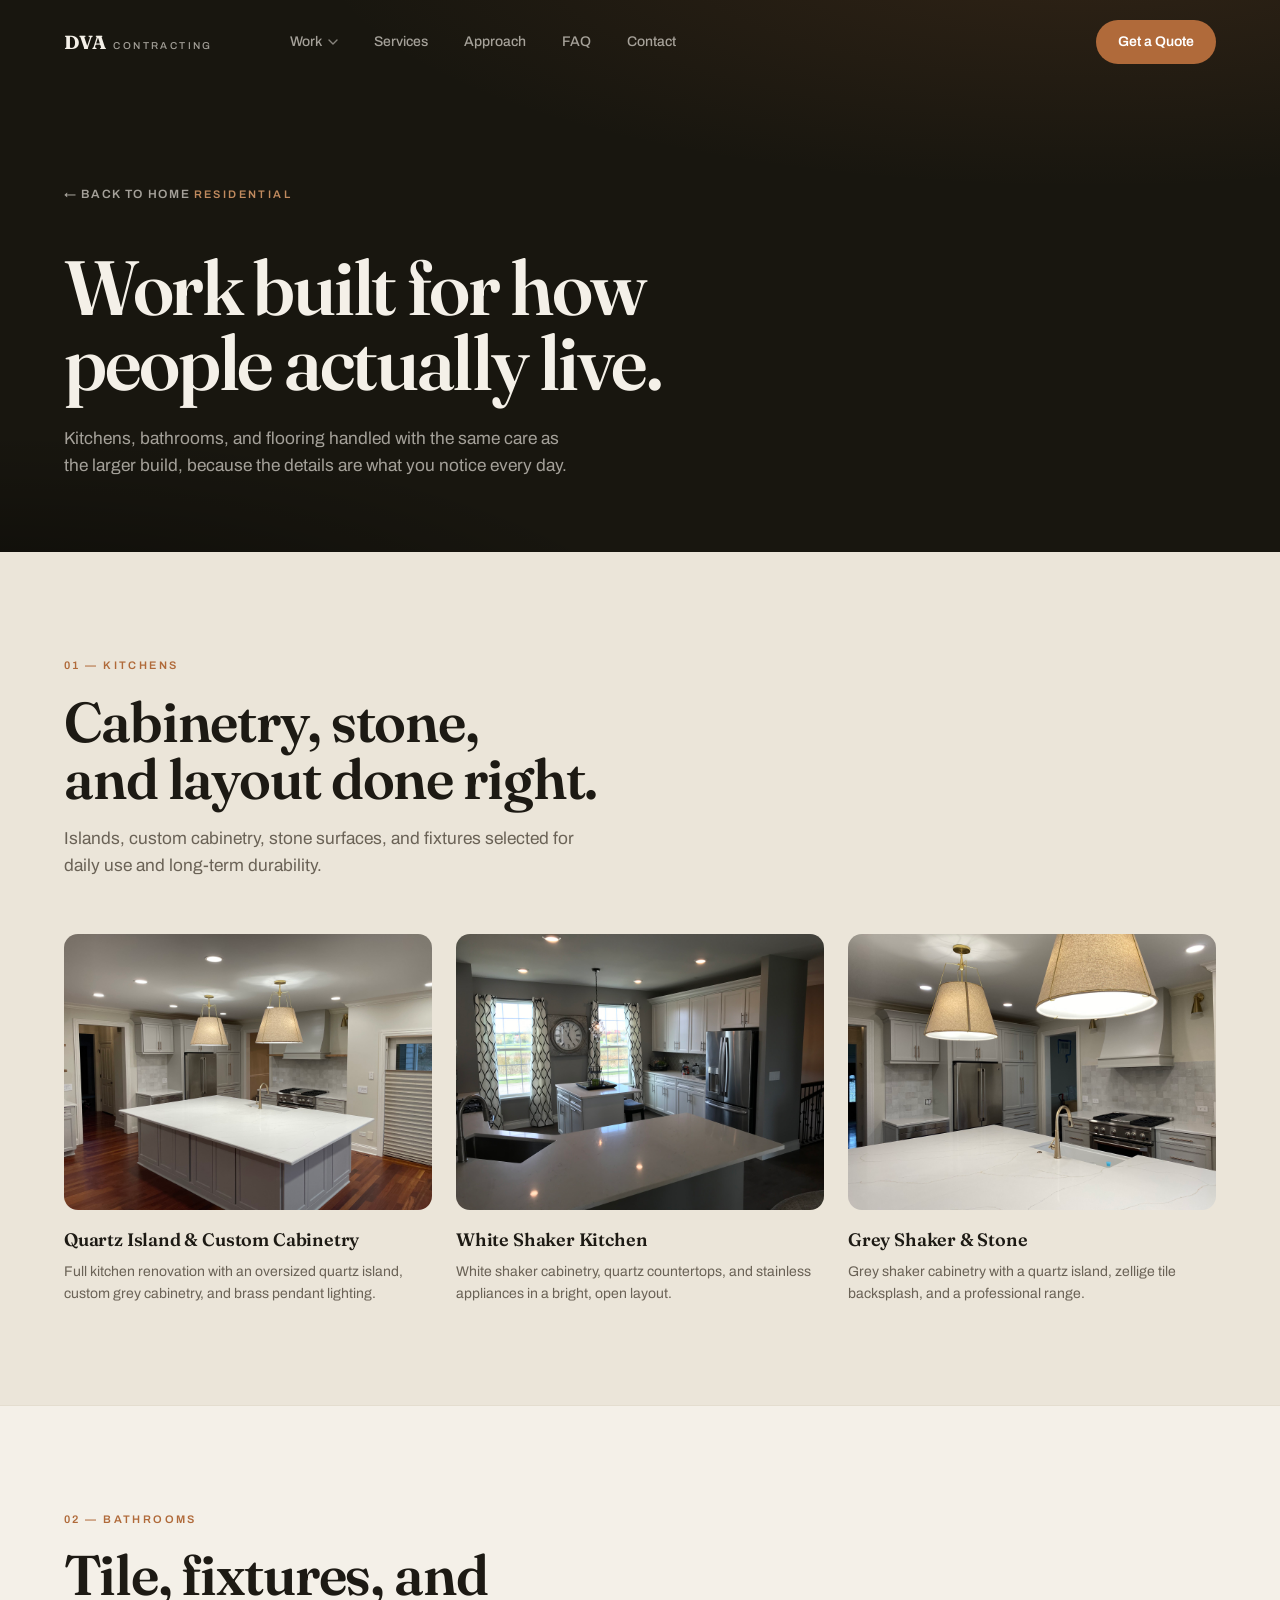
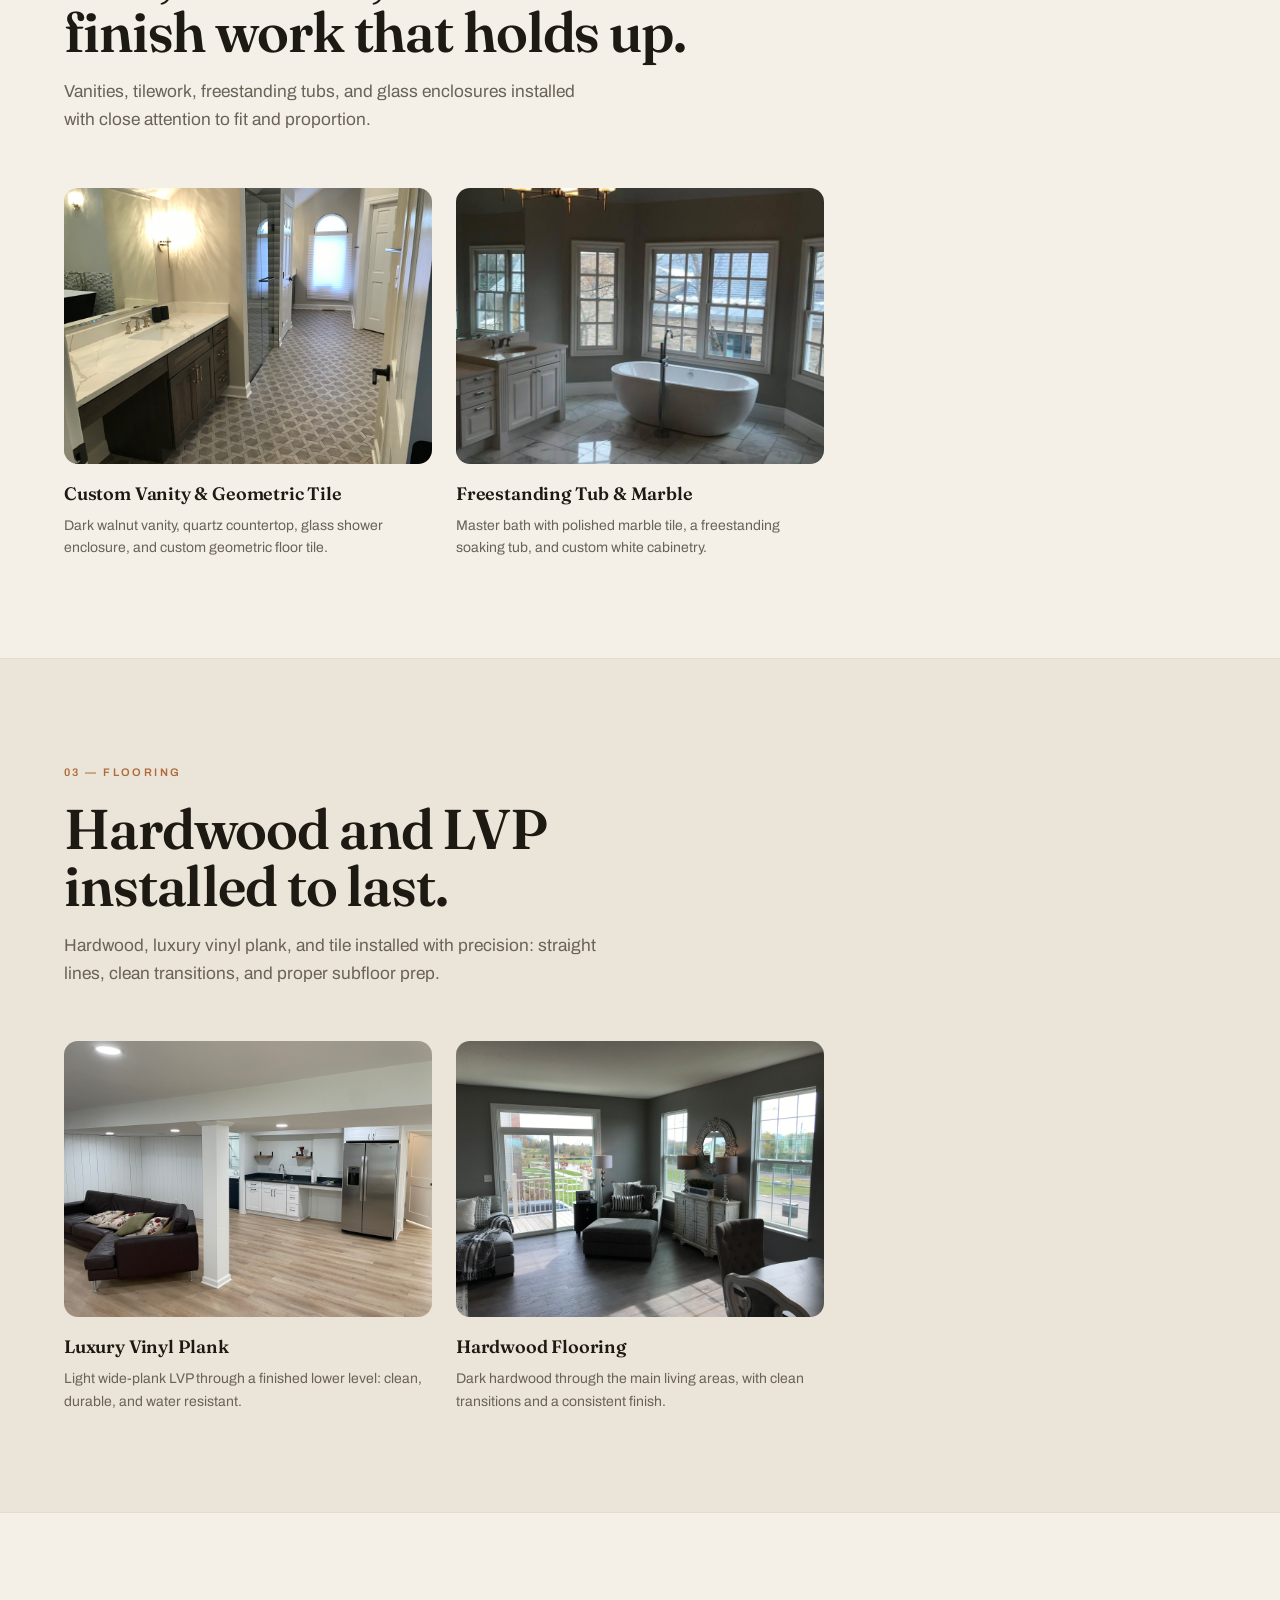
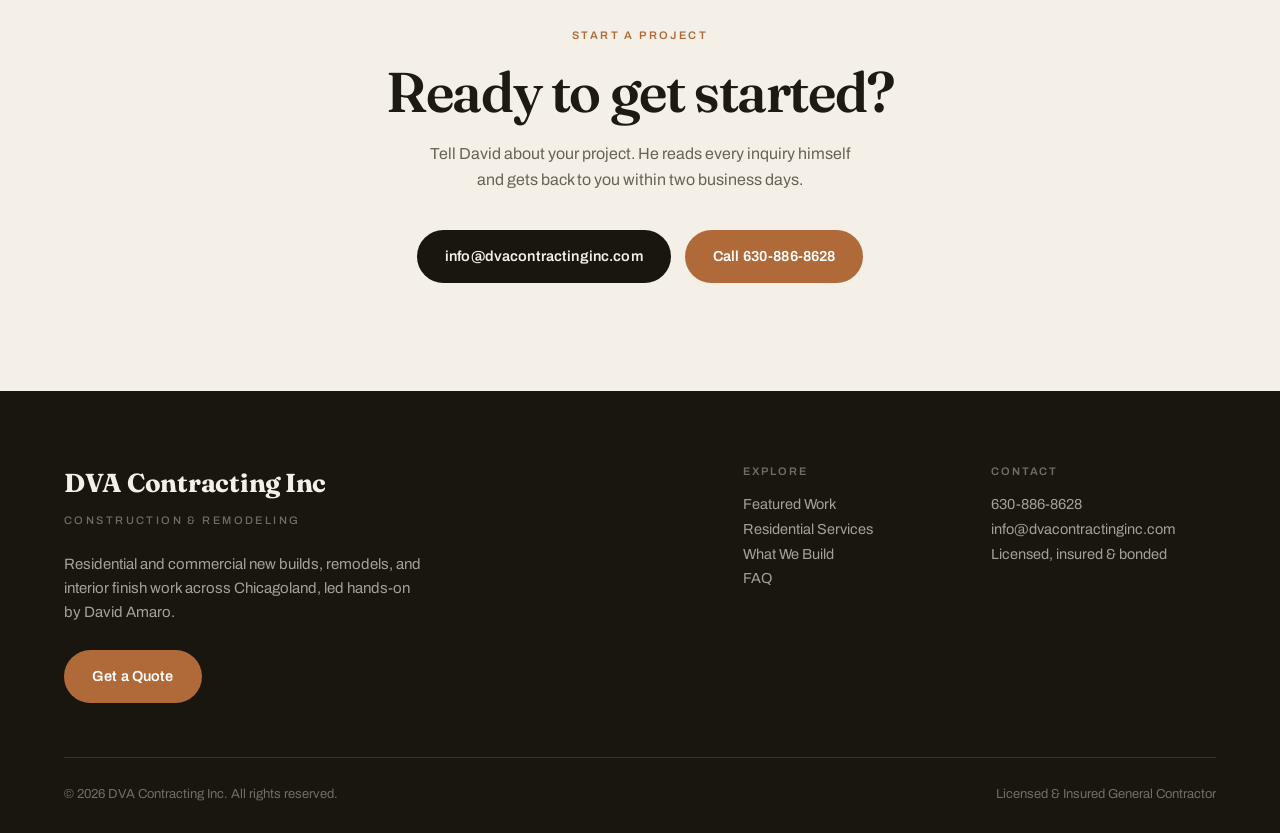
==== commit 59b7e8e2: "Redesign: editorial split-hero homepage (Fraunces + Archivo) Rebuild the DVA Contracting site in an " ====
--- a/residential.html
+++ b/residential.html
@@ -3,148 +3,96 @@
 <head>
 <meta charset="UTF-8" />
 <meta name="viewport" content="width=device-width, initial-scale=1.0" />
-<meta name="description" content="DVA Contracting Inc residential services — kitchens, bathrooms, and flooring built with expert craftsmanship." />
+<meta name="theme-color" content="#18160f" />
+<meta name="description" content="DVA Contracting Inc residential services — kitchens, bathrooms, and flooring built with expert craftsmanship across Chicagoland." />
 <title>Residential Services | DVA Contracting Inc</title>
 <link rel="canonical" href="https://www.dvacontractinginc.com/residential.html" />
 <link rel="preconnect" href="https://fonts.googleapis.com" />
 <link rel="preconnect" href="https://fonts.gstatic.com" crossorigin />
-<link rel="stylesheet" href="https://fonts.googleapis.com/css2?family=Fraunces:opsz,wght@9..144,300;9..144,400&family=Inter:wght@400;500&display=swap" />
+<link rel="stylesheet" href="https://fonts.googleapis.com/css2?family=Archivo:wght@400;500;600&family=Fraunces:opsz,wght@9..144,400;9..144,500;9..144,600;9..144,700&display=swap" />
 <link rel="stylesheet" href="styles.css" />
 <style>
 .page-hero {
-  padding: clamp(140px, 18vh, 200px) 0 clamp(64px, 8vh, 96px);
-  background: var(--c-bg-warm);
-  border-bottom: 1px solid var(--c-rule);
-}
-.page-hero__inner {
-  max-width: var(--max);
-  margin: 0 auto;
-  padding: 0 var(--gutter);
-}
+  position: relative;
+  background: var(--ink);
+  color: var(--on-dark);
+  padding: clamp(150px, 20vh, 220px) var(--gutter) clamp(56px, 8vh, 88px);
+  overflow: hidden;
+}
+.page-hero::before {
+  content: ""; position: absolute; inset: 0; pointer-events: none;
+  background:
+    radial-gradient(110% 80% at 85% -10%, rgba(176,106,58,.16), transparent 55%),
+    radial-gradient(90% 70% at 0% 120%, rgba(0,0,0,.5), transparent 60%);
+}
+.page-hero__inner { position: relative; max-width: var(--max); margin: 0 auto; }
 .page-hero__back {
-  display: inline-flex;
-  align-items: center;
-  gap: 8px;
-  font-size: 11px;
-  font-weight: 500;
-  letter-spacing: 0.16em;
-  text-transform: uppercase;
-  color: var(--c-mute);
-  margin-bottom: 32px;
-  transition: color .25s var(--ease);
-}
-.page-hero__back:hover { color: var(--c-ink); }
-.res-section {
-  padding: clamp(80px, 11vh, 128px) 0;
-  border-bottom: 1px solid var(--c-rule);
-}
-.res-section:last-of-type { border-bottom: none; }
-.res-section:nth-child(even) { background: var(--c-bg-warm); }
-.res-section__inner {
-  max-width: var(--max);
-  margin: 0 auto;
-  padding: 0 var(--gutter);
-}
-.res-section__head {
-  margin-bottom: clamp(40px, 6vh, 64px);
-  max-width: 640px;
-}
-.res-grid {
-  display: grid;
-  grid-template-columns: repeat(3, 1fr);
-  gap: clamp(16px, 2vw, 24px);
-}
-.res-grid__item {
-  display: flex;
-  flex-direction: column;
-  gap: 14px;
-}
-.res-grid__img {
-  width: 100%;
-  aspect-ratio: 4 / 3;
-  object-fit: cover;
-  display: block;
-}
+  display: inline-flex; align-items: center; gap: 8px;
+  font-size: 12px; font-weight: 600; letter-spacing: .14em; text-transform: uppercase;
+  color: var(--on-dark-dim); margin-bottom: 30px; transition: color .25s var(--ease), gap .25s var(--ease);
+}
+.page-hero__back:hover { color: var(--on-dark); gap: 12px; }
+.page-hero h1 {
+  font-family: var(--ff-display); font-weight: 600;
+  font-size: clamp(38px, 6vw, 78px); line-height: .98; letter-spacing: -0.03em;
+  color: var(--on-dark); margin: 16px 0 0;
+}
+.page-hero .lede { color: var(--on-dark-dim); margin-top: 24px; max-width: 52ch; }
+
+.res-section { padding: clamp(72px, 11vh, 128px) 0; border-bottom: 1px solid var(--line-soft); }
+.res-section:nth-child(even) { background: var(--paper-2); }
+.res-section__inner { max-width: var(--max); margin: 0 auto; padding: 0 var(--gutter); }
+.res-section__head { margin-bottom: clamp(36px, 6vh, 56px); max-width: 640px; }
+.res-section__head .section-title { margin: 16px 0 18px; }
+.res-grid { display: grid; grid-template-columns: repeat(3, 1fr); gap: clamp(16px, 2vw, 24px); }
+.res-grid__item { display: flex; flex-direction: column; }
+.res-grid__media {
+  position: relative; border-radius: 14px; overflow: hidden;
+  aspect-ratio: 4 / 3; background: var(--ink); margin-bottom: 16px;
+}
+.res-grid__media img {
+  width: 100%; height: 100%; object-fit: cover; display: block;
+  transition: transform .8s var(--ease);
+}
+.res-grid__item:hover .res-grid__media img { transform: scale(1.05); }
 .res-grid__label {
-  font-family: var(--ff-display);
-  font-weight: 400;
-  font-size: 16px;
-  color: var(--c-ink);
-  letter-spacing: -0.003em;
-}
-.res-grid__desc {
-  font-size: 13.5px;
-  color: var(--c-mute);
-  line-height: 1.6;
-  margin-top: -6px;
-}
-.res-cta {
-  padding: clamp(80px, 11vh, 128px) 0;
-  background: var(--c-bg-warm);
-  border-top: 1px solid var(--c-rule);
-  text-align: center;
-}
-.res-cta__inner {
-  max-width: 600px;
-  margin: 0 auto;
-  padding: 0 var(--gutter);
-}
+  font-family: var(--ff-display); font-weight: 600; font-size: 18px;
+  letter-spacing: -0.01em; color: var(--text); margin-bottom: 6px;
+}
+.res-grid__desc { font-size: 14px; color: var(--text-dim); line-height: 1.6; }
+
+.res-cta { padding: clamp(80px, 12vh, 140px) 0; text-align: center; }
+.res-cta__inner { max-width: 640px; margin: 0 auto; padding: 0 var(--gutter); }
 .res-cta__title {
-  font-family: var(--ff-display);
-  font-weight: 300;
-  font-size: clamp(32px, 4vw, 52px);
-  line-height: 1.08;
-  letter-spacing: -0.015em;
-  color: var(--c-ink);
-  margin-top: 16px;
-}
-.res-cta__body {
-  margin-top: 20px;
-  color: var(--c-mute);
-  font-size: 16px;
-  line-height: 1.65;
-}
-.res-cta__link {
-  display: inline-flex;
-  align-items: center;
-  gap: 14px;
-  margin-top: 40px;
-  font-family: var(--ff-display);
-  font-weight: 300;
-  font-size: clamp(22px, 2.8vw, 36px);
-  letter-spacing: -0.01em;
-  color: var(--c-ink);
-  padding-bottom: 12px;
-  border-bottom: 1px solid var(--c-ink);
-  transition: color .25s var(--ease), border-color .25s var(--ease);
-}
-.res-cta__link:hover { color: var(--c-mute); border-color: var(--c-mute); }
-@media (max-width: 960px) {
-  .res-grid { grid-template-columns: 1fr 1fr; }
-}
-@media (max-width: 520px) {
-  .res-grid { grid-template-columns: 1fr; }
-}
+  font-family: var(--ff-display); font-weight: 600;
+  font-size: clamp(32px, 4.4vw, 56px); line-height: 1.04; letter-spacing: -0.025em;
+  color: var(--text); margin-top: 16px;
+}
+.res-cta__body { margin: 20px auto 0; color: var(--text-dim); font-size: 16px; line-height: 1.65; max-width: 48ch; }
+.res-cta__actions { margin-top: 36px; display: flex; gap: 14px; justify-content: center; flex-wrap: wrap; }
+@media (max-width: 960px) { .res-grid { grid-template-columns: 1fr 1fr; } }
+@media (max-width: 560px) { .res-grid { grid-template-columns: 1fr; } }
 </style>
 </head>
 <body>
 
-<header class="nav" id="nav">
+<header class="nav is-scrolled" id="nav">
   <div class="nav__inner">
-    <a href="index.html" class="nav__brand" aria-label="DVA — Home">DVA</a>
+    <a href="index.html" class="nav__brand" aria-label="DVA Contracting — Home"><b>DVA</b><i>Contracting</i></a>
     <nav class="nav__links" aria-label="Primary">
       <div class="nav__item nav__item--has-mega" id="servicesNav">
-        <a href="#" class="nav__mega-trigger" aria-haspopup="true" aria-expanded="false" id="servicesTrigger">
-          Services
-          <svg class="nav__chevron" width="10" height="6" viewBox="0 0 10 6" fill="none" aria-hidden="true"><path d="M1 1l4 4 4-4" stroke="currentColor" stroke-width="1.2" stroke-linecap="round" stroke-linejoin="round"/></svg>
+        <a href="index.html#work" class="nav__mega-trigger" aria-haspopup="true" aria-expanded="false" id="servicesTrigger">
+          Work
+          <svg class="nav__chevron" width="10" height="6" viewBox="0 0 10 6" fill="none" aria-hidden="true"><path d="M1 1l4 4 4-4" stroke="currentColor" stroke-width="1.4" stroke-linecap="round" stroke-linejoin="round"/></svg>
         </a>
         <div class="nav__dropdown" id="servicesDropdown" hidden>
-          <a href="residential.html">Residential</a>
-          <a href="commercial.html">Commercial</a>
-        </div>
-      </div>
-      <a href="index.html#craft">Craft</a>
+          <a href="index.html#work">Featured Projects</a>
+          <a href="residential.html">Residential Services</a>
+        </div>
+      </div>
+      <a href="index.html#services">Services</a>
       <a href="index.html#approach">Approach</a>
+      <a href="index.html#faq">FAQ</a>
       <a href="index.html#contact">Contact</a>
     </nav>
     <a href="index.html#contact" class="nav__cta">Get a Quote</a>
@@ -158,36 +106,36 @@
 
   <div class="page-hero">
     <div class="page-hero__inner">
-      <a href="index.html" class="page-hero__back">&#8592; Back to Home</a>
-      <span class="eyebrow">Residential</span>
-      <h1 class="section-title">Work built for how<br />people actually live.</h1>
-      <p class="lede">Kitchens, bathrooms, and flooring handled with the same care as the larger build — because the details are what you notice every day.</p>
+      <a href="index.html" class="page-hero__back">&#8592; Back to home</a>
+      <span class="eyebrow eyebrow--dark">Residential</span>
+      <h1>Work built for how<br />people actually live.</h1>
+      <p class="lede">Kitchens, bathrooms, and flooring handled with the same care as the larger build, because the details are what you notice every day.</p>
     </div>
   </div>
 
   <!-- KITCHENS -->
   <section class="res-section" id="kitchens">
     <div class="res-section__inner">
-      <div class="res-section__head">
-        <span class="eyebrow">01 &#8212; Kitchens</span>
+      <div class="res-section__head" data-reveal>
+        <span class="eyebrow">01 — Kitchens</span>
         <h2 class="section-title">Cabinetry, stone,<br />and layout done right.</h2>
         <p class="lede">Islands, custom cabinetry, stone surfaces, and fixtures selected for daily use and long-term durability.</p>
       </div>
-      <div class="res-grid">
-        <div class="res-grid__item">
-          <img class="res-grid__img" src="images/kitchen.jpeg" alt="Kitchen remodel with quartz island and brass pendants" />
+      <div class="res-grid" data-reveal-stagger>
+        <div class="res-grid__item">
+          <div class="res-grid__media"><img src="images/kitchen.jpeg" alt="Kitchen remodel with quartz island and brass pendants" /></div>
           <p class="res-grid__label">Quartz Island &amp; Custom Cabinetry</p>
-          <p class="res-grid__desc">Full kitchen renovation with oversized quartz island, custom grey cabinetry, and brass pendant lighting.</p>
-        </div>
-        <div class="res-grid__item">
-          <img class="res-grid__img" src="images/res_kitchen.jpg" alt="Kitchen remodel with white cabinetry and quartz counters" />
+          <p class="res-grid__desc">Full kitchen renovation with an oversized quartz island, custom grey cabinetry, and brass pendant lighting.</p>
+        </div>
+        <div class="res-grid__item">
+          <div class="res-grid__media"><img src="images/res_kitchen.jpg" alt="Kitchen remodel with white cabinetry and quartz counters" /></div>
           <p class="res-grid__label">White Shaker Kitchen</p>
-          <p class="res-grid__desc">White shaker cabinetry, quartz countertops, and stainless appliances in a bright open layout.</p>
-        </div>
-        <div class="res-grid__item">
-          <img class="res-grid__img" src="images/res_kitchen_2.jpg" alt="Kitchen with grey cabinetry and quartz island" />
+          <p class="res-grid__desc">White shaker cabinetry, quartz countertops, and stainless appliances in a bright, open layout.</p>
+        </div>
+        <div class="res-grid__item">
+          <div class="res-grid__media"><img src="images/res_kitchen_2.jpg" alt="Kitchen with grey cabinetry and quartz island" /></div>
           <p class="res-grid__label">Grey Shaker &amp; Stone</p>
-          <p class="res-grid__desc">Grey shaker cabinetry with quartz island, zellige tile backsplash, and professional range.</p>
+          <p class="res-grid__desc">Grey shaker cabinetry with a quartz island, zellige tile backsplash, and a professional range.</p>
         </div>
       </div>
     </div>
@@ -196,21 +144,21 @@
   <!-- BATHROOMS -->
   <section class="res-section" id="bathrooms">
     <div class="res-section__inner">
-      <div class="res-section__head">
-        <span class="eyebrow">02 &#8212; Bathrooms</span>
+      <div class="res-section__head" data-reveal>
+        <span class="eyebrow">02 — Bathrooms</span>
         <h2 class="section-title">Tile, fixtures, and<br />finish work that holds up.</h2>
         <p class="lede">Vanities, tilework, freestanding tubs, and glass enclosures installed with close attention to fit and proportion.</p>
       </div>
-      <div class="res-grid">
-        <div class="res-grid__item">
-          <img class="res-grid__img" src="images/bathroom.jpeg" alt="Bathroom with custom vanity and geometric tile floor" />
+      <div class="res-grid" data-reveal-stagger>
+        <div class="res-grid__item">
+          <div class="res-grid__media"><img src="images/bathroom.jpeg" alt="Bathroom with custom vanity and geometric tile floor" /></div>
           <p class="res-grid__label">Custom Vanity &amp; Geometric Tile</p>
           <p class="res-grid__desc">Dark walnut vanity, quartz countertop, glass shower enclosure, and custom geometric floor tile.</p>
         </div>
         <div class="res-grid__item">
-          <img class="res-grid__img" src="images/res_bathroom.jpg" alt="Master bathroom with freestanding tub and marble tile" />
+          <div class="res-grid__media"><img src="images/res_bathroom.jpg" alt="Master bathroom with freestanding tub and marble tile" /></div>
           <p class="res-grid__label">Freestanding Tub &amp; Marble</p>
-          <p class="res-grid__desc">Master bath with polished marble tile, freestanding soaking tub, and custom white cabinetry.</p>
+          <p class="res-grid__desc">Master bath with polished marble tile, a freestanding soaking tub, and custom white cabinetry.</p>
         </div>
       </div>
     </div>
@@ -219,21 +167,21 @@
   <!-- FLOORING -->
   <section class="res-section" id="flooring">
     <div class="res-section__inner">
-      <div class="res-section__head">
-        <span class="eyebrow">03 &#8212; Flooring</span>
+      <div class="res-section__head" data-reveal>
+        <span class="eyebrow">03 — Flooring</span>
         <h2 class="section-title">Hardwood and LVP<br />installed to last.</h2>
-        <p class="lede">Hardwood, luxury vinyl plank, and tile flooring installed with precision — straight lines, clean transitions, and proper subfloor preparation.</p>
-      </div>
-      <div class="res-grid">
-        <div class="res-grid__item">
-          <img class="res-grid__img" src="images/flooring_2.jpg" alt="Light luxury vinyl plank flooring in finished basement" />
+        <p class="lede">Hardwood, luxury vinyl plank, and tile installed with precision: straight lines, clean transitions, and proper subfloor prep.</p>
+      </div>
+      <div class="res-grid" data-reveal-stagger>
+        <div class="res-grid__item">
+          <div class="res-grid__media"><img src="images/flooring_2.jpg" alt="Light luxury vinyl plank flooring in finished basement" /></div>
           <p class="res-grid__label">Luxury Vinyl Plank</p>
-          <p class="res-grid__desc">Light wide-plank LVP throughout a finished basement — clean, durable, and water resistant.</p>
-        </div>
-        <div class="res-grid__item">
-          <img class="res-grid__img" src="images/flooring_3.jpg" alt="Dark hardwood flooring in residential living room" />
+          <p class="res-grid__desc">Light wide-plank LVP through a finished lower level: clean, durable, and water resistant.</p>
+        </div>
+        <div class="res-grid__item">
+          <div class="res-grid__media"><img src="images/flooring_3.jpg" alt="Dark hardwood flooring in residential living room" /></div>
           <p class="res-grid__label">Hardwood Flooring</p>
-          <p class="res-grid__desc">Dark hardwood installed throughout main living areas with clean transitions and consistent finish.</p>
+          <p class="res-grid__desc">Dark hardwood through the main living areas, with clean transitions and a consistent finish.</p>
         </div>
       </div>
     </div>
@@ -241,13 +189,14 @@
 
   <!-- CTA -->
   <section class="res-cta">
-    <div class="res-cta__inner">
-      <span class="eyebrow">Start a Project</span>
+    <div class="res-cta__inner" data-reveal>
+      <span class="eyebrow">Start a project</span>
       <h2 class="res-cta__title">Ready to get started?</h2>
-      <p class="res-cta__body">Tell David about your project. He reads every inquiry personally and replies within two business days.</p>
-      <a href="mailto:info@dvacontractinginc.com" class="res-cta__link">
-        info@dvacontractinginc.com <span aria-hidden="true">&#8594;</span>
-      </a>
+      <p class="res-cta__body">Tell David about your project. He reads every inquiry himself and gets back to you within two business days.</p>
+      <div class="res-cta__actions">
+        <a href="mailto:info@dvacontractinginc.com" class="btn btn--ink">info@dvacontractinginc.com</a>
+        <a href="tel:+16308868628" class="btn btn--clay">Call 630-886-8628</a>
+      </div>
     </div>
   </section>
 
@@ -255,26 +204,35 @@
 
 <footer class="footer">
   <div class="footer__inner">
-    <div class="footer__cols">
-      <div class="footer__brandcol">
-        <span class="footer__mark">DVA</span>
-        <span class="footer__label-tag">Construction &amp; Remodeling</span>
-      </div>
+    <div class="footer__top">
       <div>
-        <span class="footer__label">Phone</span>
-        <p><a href="tel:+16308868628">630-886-8628</a><br />Direct line to David or the team</p>
-      </div>
-      <div>
-        <span class="footer__label">Email</span>
-        <p><a href="mailto:info@dvacontractinginc.com">info@dvacontractinginc.com</a><br />Read by David personally</p>
-      </div>
-      <div>
-        <span class="footer__label">Practice</span>
-        <p>Licensed &amp; Insured<br />Bonded General Contractor</p>
+        <span class="footer__brand">DVA Contracting Inc<i>Construction &amp; Remodeling</i></span>
+        <p class="footer__pitch">Residential and commercial new builds, remodels, and interior finish work across Chicagoland, led hands-on by David Amaro.</p>
+        <a href="index.html#contact" class="btn btn--clay footer__cta">Get a Quote</a>
+      </div>
+      <div class="footer__cols">
+        <div>
+          <span class="footer__label">Explore</span>
+          <p>
+            <a href="index.html#work">Featured Work</a><br />
+            <a href="residential.html">Residential Services</a><br />
+            <a href="index.html#services">What We Build</a><br />
+            <a href="index.html#faq">FAQ</a>
+          </p>
+        </div>
+        <div>
+          <span class="footer__label">Contact</span>
+          <p>
+            <a href="tel:+16308868628">630-886-8628</a><br />
+            <a href="mailto:info@dvacontractinginc.com">info@dvacontractinginc.com</a><br />
+            Licensed, insured &amp; bonded
+          </p>
+        </div>
       </div>
     </div>
     <div class="footer__base">
-      <span>&#169; <span id="year"></span> DVA Contracting Inc.</span>
+      <span>© <span id="year"></span> DVA Contracting Inc. All rights reserved.</span>
+      <span>Licensed &amp; Insured General Contractor</span>
     </div>
   </div>
 </footer>
--- a/styles.css
+++ b/styles.css
@@ -1,900 +1,1026 @@
-/* ─────────────────────────────────────────────────────────
-   DVA — Construction & Remodeling
-   Architectural restraint. Black, white, and warm neutral.
-   No theatrical italics. No accent-color emphasis. No card grids.
-   ───────────────────────────────────────────────────────── */
-
+/* ============================================================
+   DVA Contracting Inc — Redesign
+   Aesthetic: editorial / architectural minimalism
+   Dark charcoal ↔ warm paper rhythm, oversized display type
+   ============================================================ */
+
+/* ---------- Tokens ---------- */
 :root {
-  --c-bg:        #FFFFFF;
-  --c-bg-warm:   #FBF9F5;   /* whisper-off-white for section variation */
-  --c-ink:       #181818;   /* near-black headlines */
-  --c-ink-soft:  #262421;   /* body */
-  --c-mute:      #6F6A60;   /* secondary copy */
-  --c-mute-2:    #8A847A;   /* labels */
-  --c-rule:      #E6E1D7;   /* hairlines (warm) */
-  --c-rule-2:    #D6D0C2;
-
-  --ff-display:  "Fraunces", "Times New Roman", serif;
-  --ff-body:     "Inter", -apple-system, BlinkMacSystemFont, "Segoe UI", Helvetica, Arial, sans-serif;
-
-  --max:         1320px;
-  --gutter:      clamp(24px, 4vw, 64px);
-
-  --ease:        cubic-bezier(.2, .7, .2, 1);
-  --ease-out:    cubic-bezier(.16, 1, .3, 1);
-}
-
-/* ───── Reset / Base ───── */
+  --ink:        #18160f;   /* near-black, warm */
+  --ink-2:      #211e17;
+  --ink-3:      #2c281f;
+  --paper:      #f4f0e8;   /* warm off-white */
+  --paper-2:    #ebe5d9;
+  --paper-3:    #e2dbcc;
+
+  --text:       #1d1a14;   /* body on light */
+  --text-dim:   #6a6256;
+  --text-faint: #948b7c;
+
+  --on-dark:        #f4f0e8;
+  --on-dark-dim:    rgba(244, 240, 232, 0.64);
+  --on-dark-faint:  rgba(244, 240, 232, 0.40);
+
+  --line:       #d9d1c2;
+  --line-soft:  #e4ddcf;
+  --line-dark:  rgba(244, 240, 232, 0.14);
+
+  --clay:       #b06a3a;   /* sienna accent — wood / craft */
+  --clay-soft:  #c08a5e;
+
+  --ff-display: 'Fraunces', Georgia, serif;
+  --ff-body:    'Archivo', system-ui, sans-serif;
+
+  --max: 1280px;
+  --gutter: clamp(20px, 5vw, 72px);
+
+  --ease: cubic-bezier(0.22, 1, 0.36, 1);
+  --ease-out: cubic-bezier(0.16, 1, 0.3, 1);
+}
+
+/* ---------- Reset ---------- */
 *, *::before, *::after { box-sizing: border-box; }
+* { margin: 0; padding: 0; }
 html { scroll-behavior: smooth; -webkit-text-size-adjust: 100%; }
+@media (prefers-reduced-motion: reduce) {
+  html { scroll-behavior: auto; }
+  *, *::before, *::after { animation-duration: .01ms !important; transition-duration: .01ms !important; }
+}
+
 body {
-  margin: 0;
-  background: var(--c-bg);
-  color: var(--c-ink-soft);
   font-family: var(--ff-body);
-  font-weight: 400;
+  background: var(--paper);
+  color: var(--text);
   font-size: 16px;
   line-height: 1.6;
   -webkit-font-smoothing: antialiased;
-  -moz-osx-font-smoothing: grayscale;
   text-rendering: optimizeLegibility;
   overflow-x: hidden;
 }
-img { max-width: 100%; display: block; }
+
+img { display: block; max-width: 100%; height: auto; }
 a { color: inherit; text-decoration: none; }
-button { font: inherit; cursor: pointer; }
-h1, h2, h3, p, ul, ol, dl, dd, figure { margin: 0; }
-ul, ol { padding: 0; list-style: none; }
-
-::selection { background: var(--c-ink); color: var(--c-bg); }
-
-/* ───── Section eyebrow + titles ───── */
+ul { list-style: none; }
+button { font: inherit; color: inherit; background: none; border: none; cursor: pointer; }
+:focus-visible { outline: 2px solid var(--clay); outline-offset: 3px; border-radius: 2px; }
+
+/* ---------- Shared type ---------- */
 .eyebrow {
   display: inline-block;
   font-family: var(--ff-body);
   font-size: 11px;
+  font-weight: 600;
+  letter-spacing: 0.22em;
+  text-transform: uppercase;
+  color: var(--clay);
+}
+.eyebrow--dark { color: var(--clay-soft); }
+
+.section-title {
+  font-family: var(--ff-display);
+  font-weight: 600;
+  font-size: clamp(30px, 4.4vw, 56px);
+  line-height: 1.02;
+  letter-spacing: -0.02em;
+  color: var(--text);
+}
+
+.lede {
+  font-size: clamp(16px, 1.35vw, 19px);
+  line-height: 1.6;
+  color: var(--text-dim);
+  max-width: 54ch;
+}
+
+.link-arrow {
+  display: inline-flex;
+  align-items: center;
+  gap: 9px;
+  font-weight: 600;
+  font-size: 14px;
+  letter-spacing: 0.01em;
+  color: var(--text);
+  padding-bottom: 3px;
+  border-bottom: 1.5px solid currentColor;
+  transition: gap .3s var(--ease), color .25s var(--ease);
+}
+.link-arrow span { transition: transform .3s var(--ease); }
+.link-arrow:hover { gap: 14px; color: var(--clay); }
+.link-arrow:hover span { transform: translateX(3px); }
+.link-arrow--light { color: var(--on-dark); border-color: var(--on-dark-faint); }
+.link-arrow--light:hover { color: #fff; }
+
+/* ---------- Buttons ---------- */
+.btn {
+  display: inline-flex;
+  align-items: center;
+  justify-content: center;
+  gap: 10px;
+  font-weight: 600;
+  font-size: 14.5px;
+  letter-spacing: 0.01em;
+  padding: 15px 28px;
+  border-radius: 100px;
+  background: var(--paper);
+  color: var(--ink);
+  transition: transform .3s var(--ease), background .3s var(--ease), color .3s var(--ease), box-shadow .3s var(--ease);
+  will-change: transform;
+}
+.btn:hover { transform: translateY(-2px); box-shadow: 0 14px 30px -12px rgba(0,0,0,.45); }
+.btn--ink { background: var(--ink); color: var(--on-dark); }
+.btn--ink:hover { background: var(--clay); color: #fff; }
+.btn--ghost {
+  background: transparent;
+  color: var(--on-dark);
+  box-shadow: inset 0 0 0 1.5px var(--on-dark-faint);
+}
+.btn--ghost:hover { background: rgba(244,240,232,.08); box-shadow: inset 0 0 0 1.5px var(--on-dark-dim); }
+.btn--clay { background: var(--clay); color: #fff; }
+.btn--clay:hover { background: #9a5a2e; }
+
+/* ============================================================
+   NAV
+   ============================================================ */
+.nav {
+  position: fixed;
+  inset: 0 0 auto 0;
+  z-index: 100;
+  transition: background .4s var(--ease), backdrop-filter .4s var(--ease), box-shadow .4s var(--ease), border-color .4s var(--ease);
+  border-bottom: 1px solid transparent;
+}
+.nav__inner {
+  max-width: var(--max);
+  margin: 0 auto;
+  padding: 20px var(--gutter);
+  display: flex;
+  align-items: center;
+  justify-content: flex-start;
+  gap: 24px;
+}
+.nav__brand {
+  font-family: var(--ff-display);
+  font-weight: 700;
+  font-size: 19px;
+  letter-spacing: -0.01em;
+  color: var(--on-dark);
+  display: inline-flex;
+  align-items: baseline;
+  gap: 8px;
+  transition: color .3s var(--ease);
+}
+.nav__brand b { font-weight: 700; }
+.nav__brand i {
+  font-style: normal;
+  font-family: var(--ff-body);
+  font-weight: 500;
+  font-size: 10px;
+  letter-spacing: 0.24em;
+  text-transform: uppercase;
+  color: var(--on-dark-dim);
+}
+.nav__links {
+  display: flex;
+  align-items: center;
+  gap: 6px;
+  margin-left: clamp(14px, 3vw, 40px);
+  margin-right: 0;
+}
+.nav__links a, .nav__mega-trigger {
+  display: inline-flex;
+  align-items: center;
+  gap: 6px;
+  font-size: 14px;
+  font-weight: 500;
+  color: var(--on-dark-dim);
+  padding: 9px 15px;
+  border-radius: 100px;
+  transition: color .25s var(--ease), background .25s var(--ease);
+}
+.nav__links a:hover, .nav__mega-trigger:hover { color: var(--on-dark); background: rgba(244,240,232,.07); }
+.nav__item--has-mega { position: relative; }
+.nav__chevron { transition: transform .3s var(--ease); opacity: .8; }
+.nav__item--has-mega:hover .nav__chevron { transform: rotate(180deg); }
+.nav__dropdown {
+  position: absolute;
+  top: calc(100% + 8px);
+  left: 0;
+  min-width: 200px;
+  background: var(--ink-2);
+  border: 1px solid var(--line-dark);
+  border-radius: 14px;
+  padding: 8px;
+  box-shadow: 0 24px 50px -20px rgba(0,0,0,.6);
+  opacity: 0;
+  visibility: hidden;
+  transform: translateY(6px);
+  transition: opacity .25s var(--ease), transform .25s var(--ease), visibility .25s;
+}
+.nav__item--has-mega:hover .nav__dropdown,
+.nav__dropdown:hover { opacity: 1; visibility: visible; transform: translateY(0); }
+.nav__dropdown a {
+  display: block;
+  padding: 11px 14px;
+  border-radius: 9px;
+  font-size: 14px;
+  color: var(--on-dark-dim);
+  background: transparent;
+}
+.nav__dropdown a:hover { color: var(--on-dark); background: rgba(244,240,232,.06); }
+.nav__cta {
+  display: inline-flex;
+  align-items: center;
+  margin-left: auto;
+  padding: 11px 22px;
+  border-radius: 100px;
+  font-size: 14px;
+  font-weight: 600;
+  background: var(--clay);
+  color: #fff;
+  transition: background .3s var(--ease), color .3s var(--ease), transform .3s var(--ease);
+}
+.nav__cta:hover { background: #9a5a2e; transform: translateY(-1px); }
+
+/* scrolled state */
+.nav.is-scrolled {
+  background: rgba(20, 18, 13, 0.82);
+  backdrop-filter: saturate(160%) blur(14px);
+  -webkit-backdrop-filter: saturate(160%) blur(14px);
+  border-bottom-color: var(--line-dark);
+}
+
+.nav__toggle { display: none; }
+
+/* ============================================================
+   HERO
+   ============================================================ */
+.hero {
+  position: relative;
+  min-height: 100vh;
+  display: grid;
+  grid-template-columns: 1fr 1fr;
+  overflow: hidden;
+}
+/* vertical divider down the middle */
+.hero::after {
+  content: "";
+  position: absolute;
+  top: 0; bottom: 0; left: 50%;
+  width: 1px;
+  background: var(--line);
+  transform: translateX(-0.5px);
+  z-index: 3;
+}
+.hero__panel {
+  position: relative;
+  display: flex;
+  align-items: center;
+}
+.hero__panel--dark {
+  background: var(--ink);
+  color: var(--on-dark);
+  justify-content: flex-end;
+  padding: clamp(116px, 15vh, 168px) clamp(36px, 4vw, 60px) clamp(40px, 6vh, 60px) var(--gutter);
+}
+.hero__panel--dark::before {  /* warm glow */
+  content: "";
+  position: absolute; inset: 0; pointer-events: none;
+  background:
+    radial-gradient(130% 80% at 95% -10%, rgba(176,106,58,.18), transparent 55%),
+    radial-gradient(90% 70% at -5% 115%, rgba(0,0,0,.5), transparent 60%);
+}
+.hero__panel--light {
+  background: var(--paper);
+  justify-content: flex-start;
+  padding: clamp(116px, 15vh, 168px) var(--gutter) clamp(40px, 6vh, 60px) clamp(36px, 4vw, 60px);
+}
+.hero__copy {
+  position: relative;
+  width: 100%;
+  max-width: 600px;
+  display: flex;
+  flex-direction: column;
+}
+.hero__eyebrow {
+  display: inline-flex;
+  align-items: center;
+  gap: 10px;
+  font-size: 12px;
   font-weight: 500;
   letter-spacing: 0.16em;
   text-transform: uppercase;
-  color: var(--c-mute);
-}
-
-.section-title {
-  font-family: var(--ff-display);
-  font-weight: 300;
-  font-size: clamp(30px, 4vw, 48px);
-  line-height: 1.08;
-  letter-spacing: -0.012em;
-  color: var(--c-ink);
-  margin-top: 20px;
-}
-
-.lede {
-  margin-top: 24px;
-  font-size: clamp(15px, 1.1vw, 17px);
-  line-height: 1.6;
-  color: var(--c-mute);
-  max-width: 52ch;
-}
-
-/* ───── Button + arrow link ───── */
-.btn {
-  display: inline-flex;
-  align-items: center;
-  gap: 10px;
-  padding: 14px 24px;
-  font-size: 11.5px;
+  color: var(--on-dark-dim);
+  margin-bottom: 26px;
+}
+.hero__eyebrow::before {
+  content: ""; width: 26px; height: 1px; background: var(--clay-soft);
+}
+.hero__title {
+  font-family: var(--ff-display);
+  font-weight: 600;
+  font-size: clamp(44px, 6.8vw, 96px);
+  line-height: 1.0;
+  letter-spacing: -0.018em;
+  color: var(--on-dark);
+}
+.hero__title em {
+  font-style: italic;
   font-weight: 500;
-  letter-spacing: 0.16em;
-  text-transform: uppercase;
-  border-radius: 0;
-  border: 1px solid #fff;
-  background: #fff;
-  color: var(--c-ink);
-  transition: background .3s var(--ease), color .3s var(--ease), border-color .3s var(--ease);
-}
-.btn:hover {
-  background: transparent;
-  color: #fff;
-  border-color: #fff;
-}
-
-.link-arrow {
-  display: inline-flex;
-  align-items: center;
-  gap: 8px;
-  font-size: 11.5px;
-  font-weight: 500;
-  letter-spacing: 0.16em;
-  text-transform: uppercase;
-  padding: 14px 4px;
-  position: relative;
-  color: var(--c-ink);
-}
-.link-arrow::after {
-  content: "";
-  position: absolute;
-  left: 4px; right: 4px; bottom: 8px;
-  height: 1px;
-  background: currentColor;
-  transform: scaleX(0);
-  transform-origin: left center;
-  transition: transform .4s var(--ease);
-}
-.link-arrow:hover::after { transform: scaleX(1); }
-.link-arrow span { transition: transform .35s var(--ease); display: inline-block; }
-.link-arrow:hover span { transform: translateX(3px); }
-.link-arrow--light { color: #fff; }
-
-/* ─────────────────────────────────────────────────────────
-   NAV
-   ───────────────────────────────────────────────────────── */
-.nav {
-  position: fixed;
-  inset: 0 0 auto 0;
-  z-index: 50;
-  padding: 22px 0;
-  color: #fff;
-  transition: background .35s var(--ease), color .35s var(--ease),
-              padding .35s var(--ease), border-color .35s var(--ease);
-  border-bottom: 1px solid transparent;
-}
-.nav.is-scrolled {
-  background: rgba(255,255,255,0.95);
-  color: var(--c-ink);
-  backdrop-filter: saturate(160%) blur(14px);
-  -webkit-backdrop-filter: saturate(160%) blur(14px);
-  padding: 14px 0;
-  border-bottom-color: var(--c-rule);
-}
-
-.nav__inner {
-  max-width: var(--max);
-  margin: 0 auto;
-  padding: 0 var(--gutter);
-  display: grid;
-  grid-template-columns: auto 1fr auto;
-  align-items: center;
-  gap: 32px;
-}
-
-.nav__brand {
-  font-family: var(--ff-display);
-  font-weight: 400;
-  font-size: 22px;
-  letter-spacing: 0.22em;
-  line-height: 1;
-}
-
-.nav__links {
-  justify-self: center;
-  display: flex;
-  gap: 34px;
-}
-.nav__links a {
-  font-size: 11.5px;
-  letter-spacing: 0.16em;
-  text-transform: uppercase;
-  font-weight: 500;
-  position: relative;
-  padding: 6px 0;
-  opacity: 0.9;
-  transition: opacity .25s var(--ease);
-}
-.nav__links a::after {
-  content: "";
-  position: absolute;
-  left: 0; right: 0; bottom: 0;
-  height: 1px;
-  background: currentColor;
-  transform: scaleX(0);
-  transform-origin: left center;
-  transition: transform .35s var(--ease);
-}
-.nav__links a:hover { opacity: 1; }
-.nav__links a:hover::after { transform: scaleX(1); }
-
-.nav__cta {
-  display: inline-flex;
-  align-items: center;
-  padding: 11px 18px;
-  font-size: 10.5px;
-  font-weight: 500;
-  letter-spacing: 0.18em;
-  text-transform: uppercase;
-  border: 1px solid currentColor;
-  border-radius: 0;
-  transition: background .25s var(--ease), color .25s var(--ease);
-}
-.nav__cta:hover { background: currentColor; }
-.nav.is-scrolled .nav__cta:hover { color: #fff; }
-.nav:not(.is-scrolled) .nav__cta:hover { color: var(--c-ink); }
-
-.nav__toggle {
-  display: none;
-  background: transparent;
-  border: 0;
-  width: 28px;
-  height: 22px;
-  position: relative;
-  padding: 0;
-}
-.nav__toggle span {
-  position: absolute;
-  left: 0; right: 0;
-  height: 1px;
-  background: currentColor;
-  transition: transform .35s var(--ease), top .35s var(--ease);
-}
-.nav__toggle span:nth-child(1) { top: 7px; }
-.nav__toggle span:nth-child(2) { top: 15px; }
-.nav.is-open .nav__toggle span:nth-child(1) { top: 11px; transform: rotate(45deg); }
-.nav.is-open .nav__toggle span:nth-child(2) { top: 11px; transform: rotate(-45deg); }
-
-/* ─────────────────────────────────────────────────────────
-   HERO
-   ───────────────────────────────────────────────────────── */
-.hero {
-  position: relative;
-  min-height: 100svh;
-  display: flex;
-  align-items: flex-end;
-  color: #fff;
-  isolation: isolate;
-  overflow: hidden;
-}
-.hero__media { position: absolute; inset: 0; z-index: -1; }
-.hero__media img {
-  width: 100%;
-  height: 100%;
-  object-fit: cover;
-  object-position: center 55%;
-  transform: scale(1.03);
-  animation: heroIn 1.6s var(--ease-out) .15s forwards;
-  will-change: transform;
-}
-@keyframes heroIn { to { transform: scale(1); } }
-
-.hero__scrim {
-  position: absolute;
-  inset: 0;
-  background:
-    linear-gradient(180deg, rgba(0,0,0,0.50) 0%, rgba(0,0,0,0.10) 30%, rgba(0,0,0,0.0) 50%, rgba(0,0,0,0.55) 100%),
-    linear-gradient(90deg, rgba(0,0,0,0.42) 0%, rgba(0,0,0,0.08) 50%, rgba(0,0,0,0) 75%);
-}
-
-.hero__content {
-  max-width: var(--max);
-  width: 100%;
-  margin: 0 auto;
-  padding: 0 var(--gutter) clamp(64px, 8vh, 104px);
-  position: relative;
-  z-index: 1;
-}
-
-.hero__eyebrow {
-  display: inline-block;
-  font-size: 11px;
-  font-weight: 500;
-  letter-spacing: 0.22em;
-  text-transform: uppercase;
-  color: rgba(255,255,255,0.85);
-  animation: fadeUp 1s var(--ease-out) .3s both;
-}
-
-.hero__title {
-  font-family: var(--ff-display);
-  font-weight: 300;
-  font-size: clamp(40px, 6vw, 76px);
-  line-height: 1.04;
-  letter-spacing: -0.018em;
-  margin-top: 20px;
-  max-width: 28ch;
-  animation: fadeUp 1.1s var(--ease-out) .45s both;
-}
-
+  color: var(--clay-soft);
+}
 .hero__body {
   margin-top: 26px;
   max-width: 46ch;
-  font-size: clamp(15px, 1.05vw, 17px);
-  line-height: 1.6;
-  color: rgba(255,255,255,0.86);
-  animation: fadeUp 1.1s var(--ease-out) .65s both;
-}
-
+  font-size: clamp(15.5px, 1.2vw, 17px);
+  line-height: 1.62;
+  color: var(--on-dark-dim);
+}
 .hero__ctas {
-  margin-top: 38px;
-  display: flex;
-  align-items: center;
-  gap: 8px;
+  margin-top: 34px;
+  display: flex;
+  align-items: center;
+  gap: 14px 22px;
   flex-wrap: wrap;
-  animation: fadeUp 1.1s var(--ease-out) .85s both;
-}
-
-/* ─────────────────────────────────────────────────────────
-   STUDIO (intro)
-   ───────────────────────────────────────────────────────── */
-.studio {
-  padding: clamp(96px, 13vh, 160px) 0 clamp(80px, 11vh, 132px);
-  background: var(--c-bg);
-}
-.studio__inner {
-  max-width: 920px;
-  margin: 0 auto;
-  padding: 0 var(--gutter);
-}
-.studio__body {
-  font-family: var(--ff-display);
-  font-weight: 300;
-  font-size: clamp(20px, 2.1vw, 28px);
-  line-height: 1.4;
-  letter-spacing: -0.005em;
-  color: var(--c-ink);
-  margin-top: 28px;
-  max-width: 36ch;
-}
-
-/* ─────────────────────────────────────────────────────────
-   SERVICES
-   ───────────────────────────────────────────────────────── */
-.services {
-  padding: clamp(96px, 12vh, 144px) 0 clamp(96px, 12vh, 144px);
-  background: var(--c-bg-warm);
-  border-top: 1px solid var(--c-rule);
-  border-bottom: 1px solid var(--c-rule);
-}
-
-.services__head {
-  max-width: var(--max);
-  margin: 0 auto clamp(56px, 8vh, 88px);
-  padding: 0 var(--gutter);
-  max-width: 760px;
-}
-
-.services__media {
-  max-width: var(--max);
-  margin: 0 auto clamp(56px, 8vh, 88px);
-  padding: 0 var(--gutter);
-}
-.services__media img {
+}
+
+/* hero media */
+.hero__media {
+  position: relative;
   width: 100%;
-  aspect-ratio: 16 / 9;
-  object-fit: cover;
-}
-
-.services__list {
+  max-width: 560px;
+  border-radius: 16px;
+  overflow: hidden;
+  aspect-ratio: 5 / 6;
+  box-shadow: 0 36px 64px -34px rgba(24, 22, 15, .42);
+}
+.hero__media img {
+  width: 100%; height: 100%; object-fit: cover;
+  transform: scale(1.04);
+  transition: transform 1.2s var(--ease);
+}
+.hero:hover .hero__media img { transform: scale(1); }
+.hero__stat {
+  position: absolute;
+  left: 16px; bottom: 16px;
+  display: flex;
+  align-items: center;
+  gap: 12px;
+  padding: 12px 16px 12px 14px;
+  background: rgba(20, 18, 13, 0.62);
+  backdrop-filter: blur(8px);
+  -webkit-backdrop-filter: blur(8px);
+  border: 1px solid rgba(244,240,232,.16);
+  border-radius: 13px;
+}
+.hero__stat-ic {
+  flex: none;
+  width: 38px; height: 38px;
+  display: grid; place-items: center;
+  border-radius: 9px;
+  background: var(--clay);
+  color: #fff;
+}
+.hero__stat-ic svg { width: 19px; height: 19px; }
+.hero__stat b {
+  display: block;
+  font-family: var(--ff-display);
+  font-weight: 600;
+  font-size: 15px;
+  color: var(--on-dark);
+  line-height: 1.1;
+}
+.hero__stat span {
+  font-size: 12px;
+  color: var(--on-dark-dim);
+}
+
+/* hero spec bar */
+.hero__bar {
+  position: relative;
+  margin-top: clamp(28px, 4vh, 44px);
+  display: flex;
+  flex-wrap: wrap;
+  align-items: center;
+  gap: 10px 12px;
+  padding-top: 24px;
+  border-top: 1px solid var(--line-dark);
+}
+.hero__bar-label {
+  font-size: 11px;
+  font-weight: 600;
+  letter-spacing: 0.18em;
+  text-transform: uppercase;
+  color: var(--on-dark-faint);
+  margin-right: 8px;
+}
+.hero__chip {
+  display: inline-flex;
+  align-items: center;
+  gap: 9px;
+  padding: 10px 17px;
+  border-radius: 100px;
+  font-size: 13.5px;
+  font-weight: 500;
+  color: var(--on-dark-dim);
+  border: 1px solid var(--line-dark);
+  transition: color .25s var(--ease), border-color .25s var(--ease), background .25s var(--ease);
+}
+.hero__chip svg { width: 15px; height: 15px; color: var(--clay-soft); }
+.hero__chip:hover { color: var(--on-dark); border-color: rgba(244,240,232,.3); background: rgba(244,240,232,.04); }
+
+/* ============================================================
+   ABOUT (light statement)
+   ============================================================ */
+.about {
+  padding: clamp(86px, 13vh, 150px) var(--gutter);
+}
+.about__inner {
   max-width: var(--max);
   margin: 0 auto;
-  padding: 0 var(--gutter);
+  display: grid;
+  grid-template-columns: 0.42fr 1fr;
+  gap: clamp(28px, 5vw, 80px);
+  align-items: start;
+}
+.about__tag {
+  display: flex;
+  align-items: center;
+  gap: 12px;
+  padding-top: 10px;
+}
+.about__tag::after { content: ""; flex: 1; height: 1px; background: var(--line); }
+.about__statement {
+  font-family: var(--ff-display);
+  font-weight: 500;
+  font-size: clamp(26px, 3.3vw, 44px);
+  line-height: 1.12;
+  letter-spacing: -0.02em;
+  color: var(--text);
+}
+.about__statement b { font-weight: 600; color: var(--clay); }
+.about__body {
+  margin-top: 26px;
   display: grid;
   grid-template-columns: 1fr 1fr;
-  column-gap: clamp(40px, 6vw, 80px);
-  row-gap: 0;
-}
-.services__list li {
-  padding: 32px 0 36px;
-  border-top: 1px solid var(--c-rule-2);
-}
-.services__list h3 {
-  font-family: var(--ff-display);
-  font-weight: 400;
-  font-size: clamp(20px, 1.7vw, 24px);
-  line-height: 1.2;
-  letter-spacing: -0.005em;
-  color: var(--c-ink);
-  margin: 0 0 10px;
-}
-.services__list p {
-  color: var(--c-mute);
-  font-size: 14.5px;
-  line-height: 1.6;
-  max-width: 46ch;
-}
-
-/* ─────────────────────────────────────────────────────────
-   CRAFT — asymmetric split, image flush to edge
-   ───────────────────────────────────────────────────────── */
-.craft {
-  background: var(--c-bg);
-  display: grid;
-  grid-template-columns: 1fr 1fr;
-  align-items: stretch;
-  min-height: 80vh;
-}
-
-.craft__media {
-  position: relative;
+  gap: 20px 40px;
+  max-width: 760px;
+}
+.about__body p { color: var(--text-dim); font-size: 15.5px; line-height: 1.66; }
+.about__cta { margin-top: 34px; }
+
+/* ============================================================
+   WORK (featured cards)
+   ============================================================ */
+.work {
+  padding: clamp(70px, 10vh, 120px) var(--gutter) clamp(86px, 12vh, 140px);
+  background: var(--paper-2);
+  border-top: 1px solid var(--line-soft);
+}
+.work__inner { max-width: var(--max); margin: 0 auto; }
+.work__head {
+  display: flex;
+  align-items: flex-end;
+  justify-content: space-between;
+  gap: 28px;
+  flex-wrap: wrap;
+  margin-bottom: 34px;
+}
+.work__head-l { max-width: 600px; }
+.work__head .section-title { margin-top: 16px; }
+.work__filters {
+  display: flex;
+  flex-wrap: wrap;
+  gap: 9px;
+  margin-bottom: 28px;
+}
+.work__filter {
+  display: inline-flex;
+  align-items: center;
+  gap: 9px;
+  padding: 10px 18px;
+  border-radius: 100px;
+  font-size: 13.5px;
+  font-weight: 500;
+  color: var(--text-dim);
+  background: var(--paper);
+  border: 1px solid var(--line);
+  transition: all .25s var(--ease);
+}
+.work__filter svg { width: 16px; height: 16px; }
+.work__filter:hover { border-color: var(--text-dim); color: var(--text); }
+.work__filter.is-active { background: var(--ink); color: var(--on-dark); border-color: var(--ink); }
+
+.work__grid {
+  display: grid;
+  grid-template-columns: repeat(3, 1fr);
+  gap: clamp(16px, 1.8vw, 24px);
+}
+.work-card {
+  position: relative;
+  border-radius: 16px;
   overflow: hidden;
-}
-.craft__media img {
-  width: 100%;
-  height: 100%;
-  object-fit: cover;
-  display: block;
-}
-
-.craft__copy {
-  padding: clamp(72px, 11vh, 132px) clamp(40px, 6vw, 96px);
-  display: flex;
-  flex-direction: column;
+  background: var(--ink);
+  aspect-ratio: 4 / 5;
+  transition: transform .45s var(--ease);
+  will-change: transform;
+}
+.work-card.is-hidden { display: none; }
+.work-card:hover { transform: translateY(-5px); }
+.work-card img {
+  position: absolute; inset: 0;
+  width: 100%; height: 100%; object-fit: cover;
+  transition: transform .8s var(--ease), filter .5s var(--ease);
+}
+.work-card:hover img { transform: scale(1.06); }
+.work-card__scrim {
+  position: absolute; inset: 0;
+  background: linear-gradient(to top, rgba(10,9,6,.86) 4%, rgba(10,9,6,.25) 42%, rgba(10,9,6,0) 70%);
+}
+.work-card__tag {
+  position: absolute; top: 14px; left: 14px;
+  padding: 6px 13px;
+  border-radius: 100px;
+  font-size: 11px;
+  font-weight: 600;
+  letter-spacing: .06em;
+  text-transform: uppercase;
+  color: var(--ink);
+  background: rgba(244,240,232,.92);
+  backdrop-filter: blur(4px);
+}
+.work-card__body {
+  position: absolute; left: 0; right: 0; bottom: 0;
+  padding: 22px;
+  color: var(--on-dark);
+}
+.work-card__title {
+  font-family: var(--ff-display);
+  font-weight: 600;
+  font-size: 20px;
+  letter-spacing: -0.01em;
+  line-height: 1.1;
+}
+.work-card__meta {
+  margin-top: 7px;
+  display: flex;
+  align-items: center;
+  gap: 8px;
+  font-size: 13px;
+  color: var(--on-dark-dim);
+}
+.work-card__meta .dot { width: 3px; height: 3px; border-radius: 50%; background: var(--clay-soft); }
+.work__foot {
+  margin-top: 34px;
+  display: flex;
   justify-content: center;
-  max-width: 640px;
-}
-
-.craft__list {
-  margin-top: 48px;
-  display: grid;
-  gap: 0;
-}
-.craft__list > div {
-  padding: 22px 0;
-  border-top: 1px solid var(--c-rule);
-}
-.craft__list > div:last-child {
-  border-bottom: 1px solid var(--c-rule);
-}
-.craft__list dt {
-  font-family: var(--ff-display);
-  font-weight: 400;
-  font-size: 17px;
-  color: var(--c-ink);
-  letter-spacing: -0.003em;
-  margin-bottom: 6px;
-}
-.craft__list dd {
-  color: var(--c-mute);
-  font-size: 14.5px;
-  line-height: 1.6;
-  max-width: 50ch;
-}
-
-/* ─────────────────────────────────────────────────────────
-   CTA — typographic close
-   ───────────────────────────────────────────────────────── */
-.cta {
-  padding: clamp(96px, 14vh, 160px) 0 clamp(120px, 16vh, 180px);
-  background: var(--c-bg-warm);
-  border-top: 1px solid var(--c-rule);
-}
-.cta__inner {
-  max-width: 820px;
-  margin: 0 auto;
-  padding: 0 var(--gutter);
-}
-.cta__title {
-  font-family: var(--ff-display);
-  font-weight: 300;
-  font-size: clamp(36px, 5.2vw, 64px);
-  line-height: 1.02;
-  letter-spacing: -0.018em;
-  color: var(--c-ink);
-  margin-top: 20px;
-  max-width: 14ch;
-}
-.cta__body {
-  margin-top: 26px;
-  color: var(--c-mute);
-  max-width: 52ch;
-  font-size: 16px;
-  line-height: 1.65;
-}
-
-.cta__mail {
-  display: inline-flex;
-  align-items: baseline;
-  gap: 18px;
-  margin-top: 56px;
-  font-family: var(--ff-display);
-  font-weight: 300;
-  font-size: clamp(28px, 3.6vw, 44px);
-  letter-spacing: -0.012em;
-  color: var(--c-ink);
-  padding-bottom: 14px;
-  border-bottom: 1px solid var(--c-ink);
-  transition: color .25s var(--ease), border-color .25s var(--ease);
-}
-.cta__arrow {
-  display: inline-block;
-  transition: transform .35s var(--ease);
-  font-size: 0.6em;
-}
-.cta__mail:hover .cta__arrow { transform: translateX(8px); }
-.cta__mail:hover { color: var(--c-mute); border-color: var(--c-mute); }
-
-.cta__secondary {
-  display: inline-flex;
-  margin-top: 28px;
-  padding-left: 0;
-}
-
-/* ─────────────────────────────────────────────────────────
-   FOOTER
-   ───────────────────────────────────────────────────────── */
-.footer {
-  background: var(--c-bg);
-  color: var(--c-ink-soft);
-  border-top: 1px solid var(--c-rule);
-}
-.footer__inner {
+}
+
+/* ============================================================
+   MISSION (split statement + image)
+   ============================================================ */
+.mission {
+  padding: clamp(86px, 13vh, 150px) var(--gutter);
+}
+.mission__inner {
   max-width: var(--max);
   margin: 0 auto;
-  padding: 72px var(--gutter) 28px;
-}
-
+  display: grid;
+  grid-template-columns: 1fr 0.92fr;
+  gap: clamp(32px, 5vw, 76px);
+  align-items: center;
+}
+.mission__copy .section-title { margin: 16px 0 22px; }
+.mission__list {
+  margin-top: 30px;
+  display: grid;
+  gap: 2px;
+}
+.mission__list > div {
+  display: grid;
+  grid-template-columns: 28px 1fr;
+  gap: 16px;
+  padding: 18px 0;
+  border-top: 1px solid var(--line);
+}
+.mission__list > div:last-child { border-bottom: 1px solid var(--line); }
+.mission__num {
+  font-family: var(--ff-display);
+  font-weight: 600;
+  font-size: 14px;
+  color: var(--clay);
+  padding-top: 2px;
+}
+.mission__list dt {
+  font-family: var(--ff-display);
+  font-weight: 600;
+  font-size: 17px;
+  letter-spacing: -0.01em;
+  color: var(--text);
+  margin-bottom: 5px;
+}
+.mission__list dd { font-size: 14.5px; line-height: 1.6; color: var(--text-dim); }
+.mission__media {
+  position: relative;
+  border-radius: 18px;
+  overflow: hidden;
+  aspect-ratio: 4 / 5;
+  box-shadow: 0 40px 70px -36px rgba(0,0,0,.45);
+}
+.mission__media img { width: 100%; height: 100%; object-fit: cover; }
+.mission__badge {
+  position: absolute;
+  right: 16px; top: 16px;
+  padding: 11px 16px;
+  border-radius: 13px;
+  background: rgba(20,18,13,.6);
+  backdrop-filter: blur(8px);
+  border: 1px solid rgba(244,240,232,.18);
+  color: var(--on-dark);
+}
+.mission__badge b {
+  display: block;
+  font-family: var(--ff-display);
+  font-size: 22px;
+  font-weight: 600;
+  line-height: 1;
+}
+.mission__badge span { font-size: 11.5px; letter-spacing: .04em; color: var(--on-dark-dim); }
+
+/* ============================================================
+   TESTIMONIAL
+   ============================================================ */
+.quote {
+  position: relative;
+  margin: 0 var(--gutter);
+}
+.quote__inner {
+  position: relative;
+  max-width: var(--max);
+  margin: 0 auto;
+  border-radius: 22px;
+  overflow: hidden;
+  min-height: clamp(420px, 56vh, 560px);
+  display: flex;
+  align-items: flex-end;
+  color: var(--on-dark);
+}
+.quote__bg { position: absolute; inset: 0; }
+.quote__bg img { width: 100%; height: 100%; object-fit: cover; }
+.quote__bg::after {
+  content: "";
+  position: absolute; inset: 0;
+  background: linear-gradient(105deg, rgba(12,11,8,.9) 8%, rgba(12,11,8,.55) 48%, rgba(12,11,8,.2) 100%);
+}
+.quote__content {
+  position: relative;
+  padding: clamp(32px, 5vw, 64px);
+  max-width: 760px;
+}
+.quote__mark {
+  font-family: var(--ff-display);
+  font-size: 80px;
+  line-height: .4;
+  color: var(--clay-soft);
+  height: 38px;
+  display: block;
+}
+.quote__text {
+  font-family: var(--ff-display);
+  font-weight: 500;
+  font-size: clamp(22px, 2.7vw, 36px);
+  line-height: 1.22;
+  letter-spacing: -0.015em;
+  color: #fff;
+}
+.quote__foot {
+  margin-top: 28px;
+  display: flex;
+  align-items: center;
+  gap: 14px;
+}
+.quote__stars { display: flex; gap: 3px; color: var(--clay-soft); }
+.quote__stars svg { width: 16px; height: 16px; }
+.quote__by { font-size: 13.5px; color: var(--on-dark-dim); }
+.quote__by b { display:block; color: var(--on-dark); font-weight: 600; font-family: var(--ff-display); font-size: 15px; }
+
+/* ============================================================
+   CRAFT (detail strip)
+   ============================================================ */
+.craft {
+  padding: clamp(86px, 13vh, 150px) var(--gutter);
+}
+.craft__inner { max-width: var(--max); margin: 0 auto; }
+.craft__head { max-width: 640px; margin-bottom: clamp(36px, 5vh, 56px); }
+.craft__head .section-title { margin: 16px 0 18px; }
+.craft__grid {
+  display: grid;
+  grid-template-columns: repeat(3, 1fr);
+  gap: clamp(20px, 3vw, 48px);
+}
+.craft__item { padding-top: 22px; border-top: 1.5px solid var(--ink); }
+.craft__item h3 {
+  font-family: var(--ff-display);
+  font-weight: 600;
+  font-size: 20px;
+  letter-spacing: -0.01em;
+  margin-bottom: 10px;
+  color: var(--text);
+}
+.craft__item p { font-size: 15px; line-height: 1.62; color: var(--text-dim); }
+
+/* ============================================================
+   FAQ
+   ============================================================ */
+.faq {
+  padding: clamp(70px, 10vh, 120px) var(--gutter) clamp(86px, 13vh, 150px);
+  background: var(--paper-2);
+  border-top: 1px solid var(--line-soft);
+}
+.faq__inner {
+  max-width: var(--max);
+  margin: 0 auto;
+  display: grid;
+  grid-template-columns: 0.7fr 1fr;
+  gap: clamp(32px, 5vw, 80px);
+  align-items: start;
+}
+.faq__head { position: sticky; top: 110px; }
+.faq__head .section-title { margin: 16px 0 20px; }
+.faq__list { display: grid; }
+.faq__item { border-top: 1px solid var(--line); }
+.faq__item:last-child { border-bottom: 1px solid var(--line); }
+.faq__q {
+  width: 100%;
+  display: flex;
+  align-items: center;
+  justify-content: space-between;
+  gap: 20px;
+  text-align: left;
+  padding: 24px 4px;
+  font-family: var(--ff-display);
+  font-weight: 500;
+  font-size: clamp(17px, 1.8vw, 21px);
+  letter-spacing: -0.01em;
+  color: var(--text);
+  transition: color .25s var(--ease);
+}
+.faq__q:hover { color: var(--clay); }
+.faq__icon { flex: none; position: relative; width: 18px; height: 18px; }
+.faq__icon::before, .faq__icon::after {
+  content: ""; position: absolute; background: currentColor;
+  top: 50%; left: 50%; transform: translate(-50%,-50%);
+  transition: transform .3s var(--ease), opacity .3s var(--ease);
+}
+.faq__icon::before { width: 16px; height: 1.7px; }
+.faq__icon::after { width: 1.7px; height: 16px; }
+.faq__item.is-open .faq__icon::after { transform: translate(-50%,-50%) rotate(90deg); opacity: 0; }
+.faq__a {
+  display: grid;
+  grid-template-rows: 0fr;
+  transition: grid-template-rows .4s var(--ease);
+}
+.faq__a-inner { overflow: hidden; }
+.faq__item.is-open .faq__a { grid-template-rows: 1fr; }
+.faq__a p {
+  padding: 0 40px 26px 4px;
+  font-size: 15.5px;
+  line-height: 1.66;
+  color: var(--text-dim);
+}
+.faq__more { margin-top: 30px; }
+
+/* ============================================================
+   CONTACT BAND
+   ============================================================ */
+.contact {
+  position: relative;
+  margin: 0 var(--gutter) clamp(20px, 3vh, 36px);
+}
+.contact__inner {
+  position: relative;
+  max-width: var(--max);
+  margin: 0 auto;
+  border-radius: 22px;
+  overflow: hidden;
+  background: var(--ink);
+  color: var(--on-dark);
+  padding: clamp(48px, 7vw, 88px) clamp(28px, 5vw, 72px);
+}
+.contact__bg { position: absolute; inset: 0; }
+.contact__bg img { width: 100%; height: 100%; object-fit: cover; opacity: .26; }
+.contact__bg::after {
+  content: ""; position: absolute; inset: 0;
+  background: linear-gradient(180deg, rgba(18,16,11,.7), rgba(18,16,11,.92));
+}
+.contact__top { position: relative; text-align: center; max-width: 640px; margin: 0 auto; }
+.contact__title {
+  font-family: var(--ff-display);
+  font-weight: 600;
+  font-size: clamp(30px, 4.2vw, 52px);
+  line-height: 1.04;
+  letter-spacing: -0.025em;
+  margin: 16px 0 16px;
+}
+.contact__sub { color: var(--on-dark-dim); font-size: clamp(15px,1.2vw,17px); line-height: 1.6; }
+.contact__cards {
+  position: relative;
+  margin-top: clamp(36px, 5vw, 56px);
+  display: grid;
+  grid-template-columns: repeat(3, 1fr);
+  gap: 14px;
+}
+.contact-card {
+  display: flex;
+  flex-direction: column;
+  align-items: center;
+  text-align: center;
+  gap: 6px;
+  padding: 30px 22px;
+  border-radius: 16px;
+  background: rgba(244,240,232,.045);
+  border: 1px solid var(--line-dark);
+  transition: background .3s var(--ease), transform .3s var(--ease), border-color .3s var(--ease);
+}
+.contact-card:hover { background: rgba(244,240,232,.08); transform: translateY(-3px); border-color: rgba(244,240,232,.24); }
+.contact-card__ic {
+  width: 50px; height: 50px;
+  display: grid; place-items: center;
+  border-radius: 50%;
+  background: var(--clay);
+  color: #fff;
+  margin-bottom: 8px;
+}
+.contact-card__ic svg { width: 22px; height: 22px; }
+.contact-card b { font-family: var(--ff-display); font-weight: 600; font-size: 17px; }
+.contact-card span { font-size: 13px; color: var(--on-dark-faint); }
+.contact-card strong { font-weight: 600; font-size: 15px; color: var(--on-dark); }
+
+/* ============================================================
+   FOOTER
+   ============================================================ */
+.footer {
+  background: var(--ink);
+  color: var(--on-dark);
+  padding: clamp(56px, 8vh, 88px) var(--gutter) 28px;
+}
+.footer__inner { max-width: var(--max); margin: 0 auto; }
+.footer__top {
+  display: grid;
+  grid-template-columns: 1.3fr 1fr;
+  gap: clamp(32px, 5vw, 72px);
+  padding-bottom: clamp(40px, 6vh, 64px);
+  border-bottom: 1px solid var(--line-dark);
+}
+.footer__brand {
+  font-family: var(--ff-display);
+  font-weight: 700;
+  font-size: 26px;
+  letter-spacing: -0.01em;
+}
+.footer__brand i {
+  font-style: normal;
+  display: block;
+  font-family: var(--ff-body);
+  font-weight: 500;
+  font-size: 11px;
+  letter-spacing: .22em;
+  text-transform: uppercase;
+  color: var(--on-dark-faint);
+  margin-top: 8px;
+}
+.footer__pitch {
+  margin-top: 22px;
+  max-width: 40ch;
+  font-size: 15px;
+  line-height: 1.6;
+  color: var(--on-dark-dim);
+}
+.footer__cta { margin-top: 26px; }
 .footer__cols {
   display: grid;
-  grid-template-columns: 1.4fr 1fr 1fr 1fr;
-  gap: clamp(28px, 4vw, 64px);
-  padding-bottom: 56px;
-  border-bottom: 1px solid var(--c-rule);
-}
-
-.footer__brandcol {
-  display: flex;
-  flex-direction: column;
-  gap: 10px;
-}
-.footer__mark {
-  font-family: var(--ff-display);
-  font-weight: 400;
-  font-size: 44px;
-  letter-spacing: 0.18em;
-  line-height: 1;
-  color: var(--c-ink);
-}
-.footer__label-tag {
-  font-size: 11px;
-  letter-spacing: 0.22em;
-  text-transform: uppercase;
-  color: var(--c-mute-2);
-}
-
+  grid-template-columns: 1fr 1fr;
+  gap: 28px 24px;
+}
 .footer__label {
   display: block;
   font-size: 11px;
-  letter-spacing: 0.22em;
+  font-weight: 600;
+  letter-spacing: .16em;
   text-transform: uppercase;
-  color: var(--c-mute-2);
-  margin-bottom: 14px;
-}
-.footer__cols p {
-  font-size: 14px;
-  line-height: 1.7;
-  color: var(--c-ink-soft);
-}
-.footer__cols a {
-  position: relative;
-  transition: color .25s var(--ease);
-}
-.footer__cols a:hover { color: var(--c-ink); }
-
+  color: var(--on-dark-faint);
+  margin-bottom: 12px;
+}
+.footer__cols a, .footer__cols p { font-size: 14.5px; color: var(--on-dark-dim); line-height: 1.7; }
+.footer__cols a { transition: color .25s var(--ease); }
+.footer__cols a:hover { color: var(--on-dark); }
 .footer__base {
-  padding-top: 24px;
-  display: flex;
-  justify-content: flex-start;
-  font-size: 11px;
-  letter-spacing: 0.14em;
-  text-transform: uppercase;
-  color: var(--c-mute-2);
-}
-
-/* ─────────────────────────────────────────────────────────
-   REVEAL (JS-gated so the page stays visible without JS)
-   ───────────────────────────────────────────────────────── */
-.js [data-reveal] {
+  display: flex;
+  align-items: center;
+  justify-content: space-between;
+  flex-wrap: wrap;
+  gap: 12px;
+  padding-top: 26px;
+  font-size: 13px;
+  color: var(--on-dark-faint);
+}
+.footer__base a:hover { color: var(--on-dark); }
+
+/* ============================================================
+   REVEAL ANIMATION
+   ============================================================ */
+[data-reveal] {
+  opacity: 0;
+  transform: translateY(26px);
+  transition: opacity .9s var(--ease-out), transform .9s var(--ease-out);
+}
+[data-reveal].is-in { opacity: 1; transform: none; }
+[data-reveal-stagger] > * {
   opacity: 0;
   transform: translateY(22px);
-  transition: opacity .9s var(--ease-out), transform .9s var(--ease-out);
-  will-change: opacity, transform;
-}
-.js [data-reveal].is-in {
-  opacity: 1;
-  transform: none;
-}
-
-@keyframes fadeUp {
-  from { opacity: 0; transform: translateY(16px); }
-  to   { opacity: 1; transform: none; }
-}
-
-/* ─────────────────────────────────────────────────────────
+  transition: opacity .8s var(--ease-out), transform .8s var(--ease-out);
+}
+[data-reveal-stagger].is-in > * { opacity: 1; transform: none; }
+[data-reveal-stagger].is-in > *:nth-child(2) { transition-delay: .08s; }
+[data-reveal-stagger].is-in > *:nth-child(3) { transition-delay: .16s; }
+[data-reveal-stagger].is-in > *:nth-child(4) { transition-delay: .24s; }
+[data-reveal-stagger].is-in > *:nth-child(5) { transition-delay: .32s; }
+[data-reveal-stagger].is-in > *:nth-child(6) { transition-delay: .40s; }
+@media (prefers-reduced-motion: reduce) {
+  [data-reveal], [data-reveal-stagger] > * { opacity: 1 !important; transform: none !important; }
+}
+
+/* ============================================================
    RESPONSIVE
-   ───────────────────────────────────────────────────────── */
-@media (max-width: 960px) {
+   ============================================================ */
+@media (max-width: 1024px) {
+  .hero__media { max-width: 480px; }
+  .work__grid { grid-template-columns: repeat(2, 1fr); }
+  .about__inner { grid-template-columns: 1fr; gap: 28px; }
+  .about__tag::after { display: none; }
+}
+@media (max-width: 860px) {
   .nav__links { display: none; }
   .nav__cta { display: none; }
-  .nav__toggle { display: block; justify-self: end; }
-  .nav__inner { grid-template-columns: auto 1fr; }
-
-  .nav.is-open {
-    background: rgba(255,255,255,0.98);
-    color: var(--c-ink);
-    backdrop-filter: blur(14px);
-    -webkit-backdrop-filter: blur(14px);
+  .nav__toggle {
+    display: inline-flex;
+    flex-direction: column;
+    gap: 5px;
+    padding: 8px;
+    margin-left: auto;
   }
+  .nav__toggle span { display: block; width: 24px; height: 2px; background: var(--on-dark); border-radius: 2px; transition: transform .3s var(--ease), opacity .3s var(--ease); }
+  .nav.is-open .nav__toggle span:nth-child(1) { transform: translateY(7px) rotate(45deg); }
+  .nav.is-open .nav__toggle span:nth-child(2) { transform: translateY(-0px) rotate(-45deg); opacity: 1; }
+  /* mobile menu panel */
   .nav.is-open .nav__links {
     display: flex;
-    position: absolute;
-    top: 100%;
-    left: 0; right: 0;
+    position: fixed;
+    inset: 64px 14px auto 14px;
     flex-direction: column;
-    gap: 0;
-    padding: 16px var(--gutter) 28px;
-    background: rgba(255,255,255,0.98);
-    border-top: 1px solid var(--c-rule);
+    align-items: stretch;
+    gap: 2px;
+    margin: 0;
+    padding: 14px;
+    background: var(--ink-2);
+    border: 1px solid var(--line-dark);
+    border-radius: 18px;
+    box-shadow: 0 30px 60px -24px rgba(0,0,0,.7);
   }
-  .nav.is-open .nav__links a {
-    padding: 14px 0;
-    border-bottom: 1px solid var(--c-rule);
-    font-size: 13px;
+  .nav.is-open .nav__links a, .nav.is-open .nav__mega-trigger { font-size: 16px; padding: 13px 14px; }
+  .nav.is-open .nav__cta {
+    display: inline-flex;
+    position: fixed;
+    inset: auto 14px 14px 14px;
+    justify-content: center;
+    z-index: 101;
   }
-
-  .services__list { grid-template-columns: 1fr; column-gap: 0; }
-
-  .craft {
-    grid-template-columns: 1fr;
-    min-height: 0;
+  .nav.is-open .nav__dropdown { position: static; opacity: 1; visibility: visible; transform: none; background: transparent; border: none; box-shadow: none; padding: 0 0 0 12px; }
+
+  .hero { grid-template-columns: 1fr; min-height: 0; }
+  .hero::after { display: none; }
+  .hero__panel--dark {
+    justify-content: flex-start;
+    padding: clamp(118px, 18vh, 150px) var(--gutter) clamp(40px, 6vh, 56px);
   }
-  .craft__media { order: -1; }
-  .craft__media img { aspect-ratio: 4 / 5; height: auto; }
-  .craft__copy { padding: clamp(64px, 9vh, 96px) var(--gutter); max-width: none; }
-
-  .footer__cols {
-    grid-template-columns: 1fr 1fr;
-    row-gap: 40px;
+  .hero__panel--light {
+    justify-content: center;
+    padding: clamp(38px, 6vh, 56px) var(--gutter) clamp(48px, 8vh, 68px);
   }
-  .footer__brandcol { grid-column: 1 / -1; }
-}
-
-@media (max-width: 520px) {
-  .hero__title { max-width: none; }
-  .hero__ctas { gap: 4px; }
-  .btn { padding: 13px 22px; }
+  .hero__copy { max-width: none; }
+  .hero__media { max-width: 520px; margin: 0 auto; aspect-ratio: 16 / 12; }
+  .mission__inner { grid-template-columns: 1fr; }
+  .mission__media { order: -1; max-height: 420px; }
+  .faq__inner { grid-template-columns: 1fr; gap: 8px; }
+  .faq__head { position: static; }
+  .craft__grid { grid-template-columns: 1fr; gap: 0; }
+  .craft__item { padding: 22px 0; border-top: 1px solid var(--line); }
+  .craft__item:first-child { border-top: 1.5px solid var(--ink); }
+  .contact__cards { grid-template-columns: 1fr; }
+  .footer__top { grid-template-columns: 1fr; }
+}
+@media (max-width: 560px) {
+  .work__grid { grid-template-columns: 1fr; }
+  .about__body { grid-template-columns: 1fr; }
   .footer__cols { grid-template-columns: 1fr; }
-  .footer__mark { font-size: 36px; }
-}
-
-/* ───── Reduced Motion ───── */
-@media (prefers-reduced-motion: reduce) {
-  * { animation-duration: 0.001ms !important; animation-iteration-count: 1 !important; transition-duration: 0.001ms !important; scroll-behavior: auto !important; }
-  .js [data-reveal] { opacity: 1; transform: none; }
-}
-
-/* ─────────────────────────────────────────────────────────
-   MEGA MENU
-   ───────────────────────────────────────────────────────── */
-
-.nav__item {
-  position: static;
-}
-.nav__item--has-mega {
-  display: flex;
-  align-items: center;
-}
-.nav__mega-trigger {
-  display: inline-flex;
-  align-items: center;
-  gap: 5px;
-  font-size: 11.5px;
-  letter-spacing: 0.16em;
-  text-transform: uppercase;
-  font-weight: 500;
-  position: relative;
-  padding: 6px 0;
-  opacity: 0.9;
-  transition: opacity .25s var(--ease);
-  cursor: pointer;
-}
-.nav__mega-trigger::after {
-  content: "";
-  position: absolute;
-  left: 0; right: 18px; bottom: 0;
-  height: 1px;
-  background: currentColor;
-  transform: scaleX(0);
-  transform-origin: left center;
-  transition: transform .35s var(--ease);
-}
-.nav__mega-trigger:hover { opacity: 1; }
-.nav__mega-trigger:hover::after,
-.nav__item--has-mega.is-open .nav__mega-trigger::after { transform: scaleX(1); }
-
-.nav__chevron {
-  transition: transform .3s var(--ease);
-  flex-shrink: 0;
-}
-.nav__item--has-mega.is-open .nav__chevron {
-  transform: rotate(180deg);
-}
-
-.mega {
-  position: fixed;
-  top: 0;
-  left: 0;
-  right: 0;
-  background: #fff;
-  border-bottom: 1px solid var(--c-rule);
-  box-shadow: 0 24px 64px rgba(0,0,0,0.09);
-  z-index: 49;
-  padding-top: 80px;
-  opacity: 0;
-  transform: translateY(-8px);
-  transition: opacity .3s var(--ease-out), transform .3s var(--ease-out);
-  pointer-events: none;
-}
-.mega:not([hidden]) {
-  opacity: 1;
-  transform: translateY(0);
-  pointer-events: auto;
-}
-.mega[hidden] {
-  display: block;
-}
-.mega__inner {
-  max-width: var(--max);
-  margin: 0 auto;
-  padding: 48px var(--gutter) 52px;
-  display: grid;
-  grid-template-columns: 220px 1fr 1fr;
-  gap: clamp(32px, 5vw, 72px);
-}
-.mega__intro {
-  display: flex;
-  flex-direction: column;
-  gap: 16px;
-  padding-right: 24px;
-  border-right: 1px solid var(--c-rule);
-}
-.mega__tagline {
-  font-family: var(--ff-display);
-  font-weight: 300;
-  font-size: 18px;
-  line-height: 1.4;
-  letter-spacing: -0.005em;
-  color: var(--c-ink);
-  margin-top: 8px;
-}
-.mega__all {
-  display: inline-flex;
-  align-items: center;
-  gap: 8px;
-  font-size: 11px;
-  font-weight: 500;
-  letter-spacing: 0.16em;
-  text-transform: uppercase;
-  color: var(--c-mute);
-  margin-top: auto;
-  padding-top: 24px;
-  border-top: 1px solid var(--c-rule);
-  transition: color .25s var(--ease);
-}
-.mega__all:hover { color: var(--c-ink); }
-.mega__col-label {
-  display: block;
-  font-size: 11px;
-  font-weight: 500;
-  letter-spacing: 0.2em;
-  text-transform: uppercase;
-  color: var(--c-mute-2);
-  padding-bottom: 16px;
-  border-bottom: 1px solid var(--c-rule);
-  margin-bottom: 4px;
-}
-.mega__list {
-  display: flex;
-  flex-direction: column;
-  gap: 0;
-}
-.mega__item {
-  display: grid;
-  grid-template-columns: 56px 1fr;
-  gap: 14px;
-  align-items: center;
-  padding: 14px 0;
-  border-bottom: 1px solid var(--c-rule);
-  transition: background .2s var(--ease);
-  color: var(--c-ink-soft);
-}
-.mega__item:last-child { border-bottom: none; }
-.mega__item-img {
-  width: 56px;
-  height: 44px;
-  background-size: cover;
-  background-position: center;
-  flex-shrink: 0;
-  transition: opacity .3s var(--ease);
-}
-.mega__item:hover .mega__item-img { opacity: 0.8; }
-.mega__item-copy {
-  display: flex;
-  flex-direction: column;
-  gap: 3px;
-}
-.mega__item-copy strong {
-  font-family: var(--ff-display);
-  font-weight: 400;
-  font-size: 15px;
-  letter-spacing: -0.003em;
-  color: var(--c-ink);
-  transition: color .2s var(--ease);
-}
-.mega__item-copy span {
-  font-size: 12.5px;
-  line-height: 1.5;
-  color: var(--c-mute);
-}
-
-@media (max-width: 960px) {
-  .mega {
-    position: static;
-    box-shadow: none;
-    border-bottom: none;
-    padding-top: 0;
-    background: transparent;
-    transform: none;
-    opacity: 1;
-    pointer-events: auto;
-  }
-  .mega[hidden] { display: none; }
-  .mega__inner {
-    grid-template-columns: 1fr;
-    padding: 0 0 8px 0;
-    gap: 0;
-  }
-  .mega__intro { display: none; }
-  .mega__col-label {
-    font-size: 10px;
-    padding: 10px 0 8px;
-    margin-top: 4px;
-  }
-  .mega__item {
-    grid-template-columns: 40px 1fr;
-    gap: 10px;
-    padding: 10px 0;
-  }
-  .mega__item-img { width: 40px; height: 32px; }
-  .mega__item-copy strong { font-size: 13.5px; }
-  .mega__item-copy span { display: none; }
-  .nav__item--has-mega {
-    flex-direction: column;
-    align-items: flex-start;
-    width: 100%;
-  }
-  .nav__mega-trigger {
-    width: 100%;
-    justify-content: space-between;
-    padding: 14px 0;
-    border-bottom: 1px solid var(--c-rule);
-    font-size: 13px;
-  }
-  .nav__mega-trigger::after { display: none; }
-
-/* ── Simple Services Dropdown ── */
-.nav__dropdown {
-  position: absolute;
-  top: 100%;
-  left: 0;
-  background: #fff;
-  border: 1px solid var(--c-rule);
-  box-shadow: 0 8px 32px rgba(0,0,0,0.08);
-  min-width: 180px;
-  z-index: 100;
-  padding: 8px 0;
-}
-.nav__dropdown[hidden] { display: none; }
-.nav__dropdown a {
-  display: block;
-  padding: 12px 20px;
-  font-size: 11.5px;
-  font-weight: 500;
-  letter-spacing: 0.14em;
-  text-transform: uppercase;
-  color: var(--c-ink);
-  transition: background .2s var(--ease);
-}
-.nav__dropdown a:hover { background: var(--c-bg-warm); }
-
-.nav__item--has-mega {
-  position: relative;
-}
-}
+  .hero__ctas .btn, .hero__ctas { width: 100%; }
+  .hero__ctas .btn { flex: 1; }
+}
